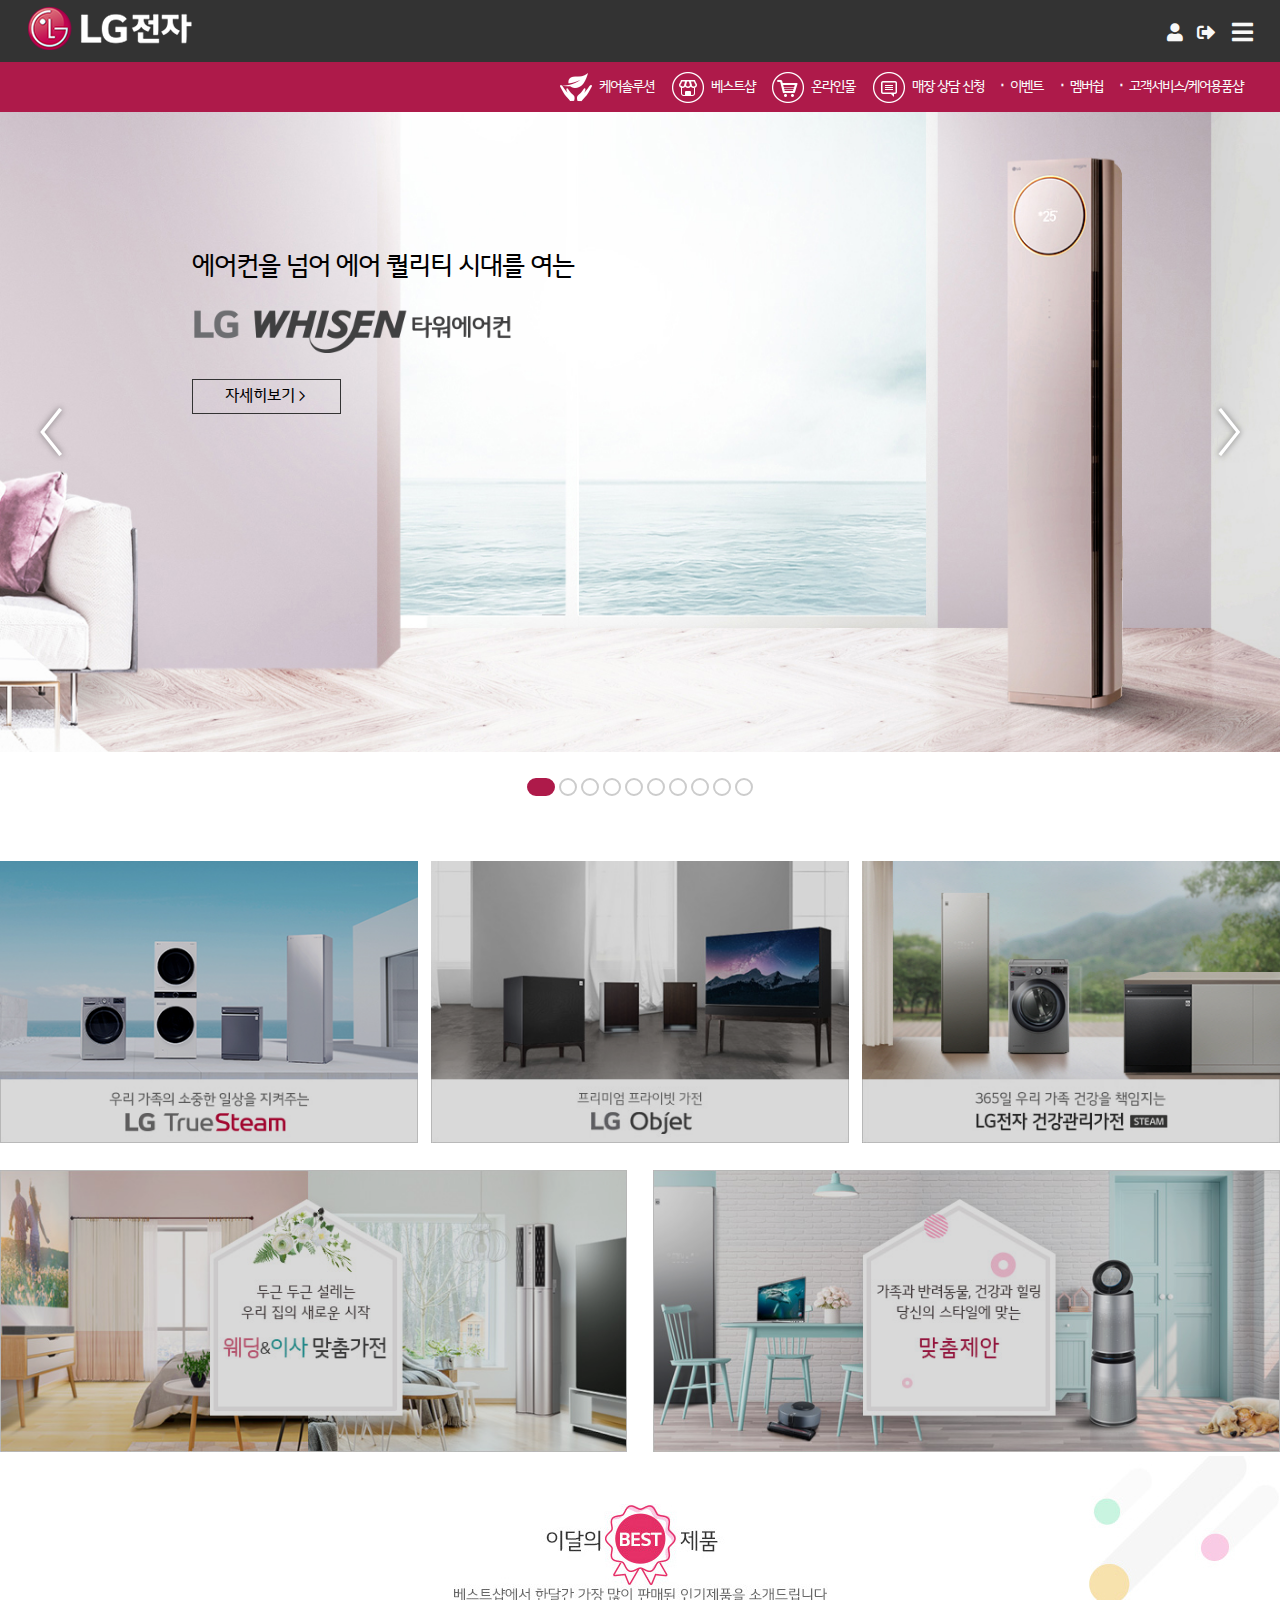
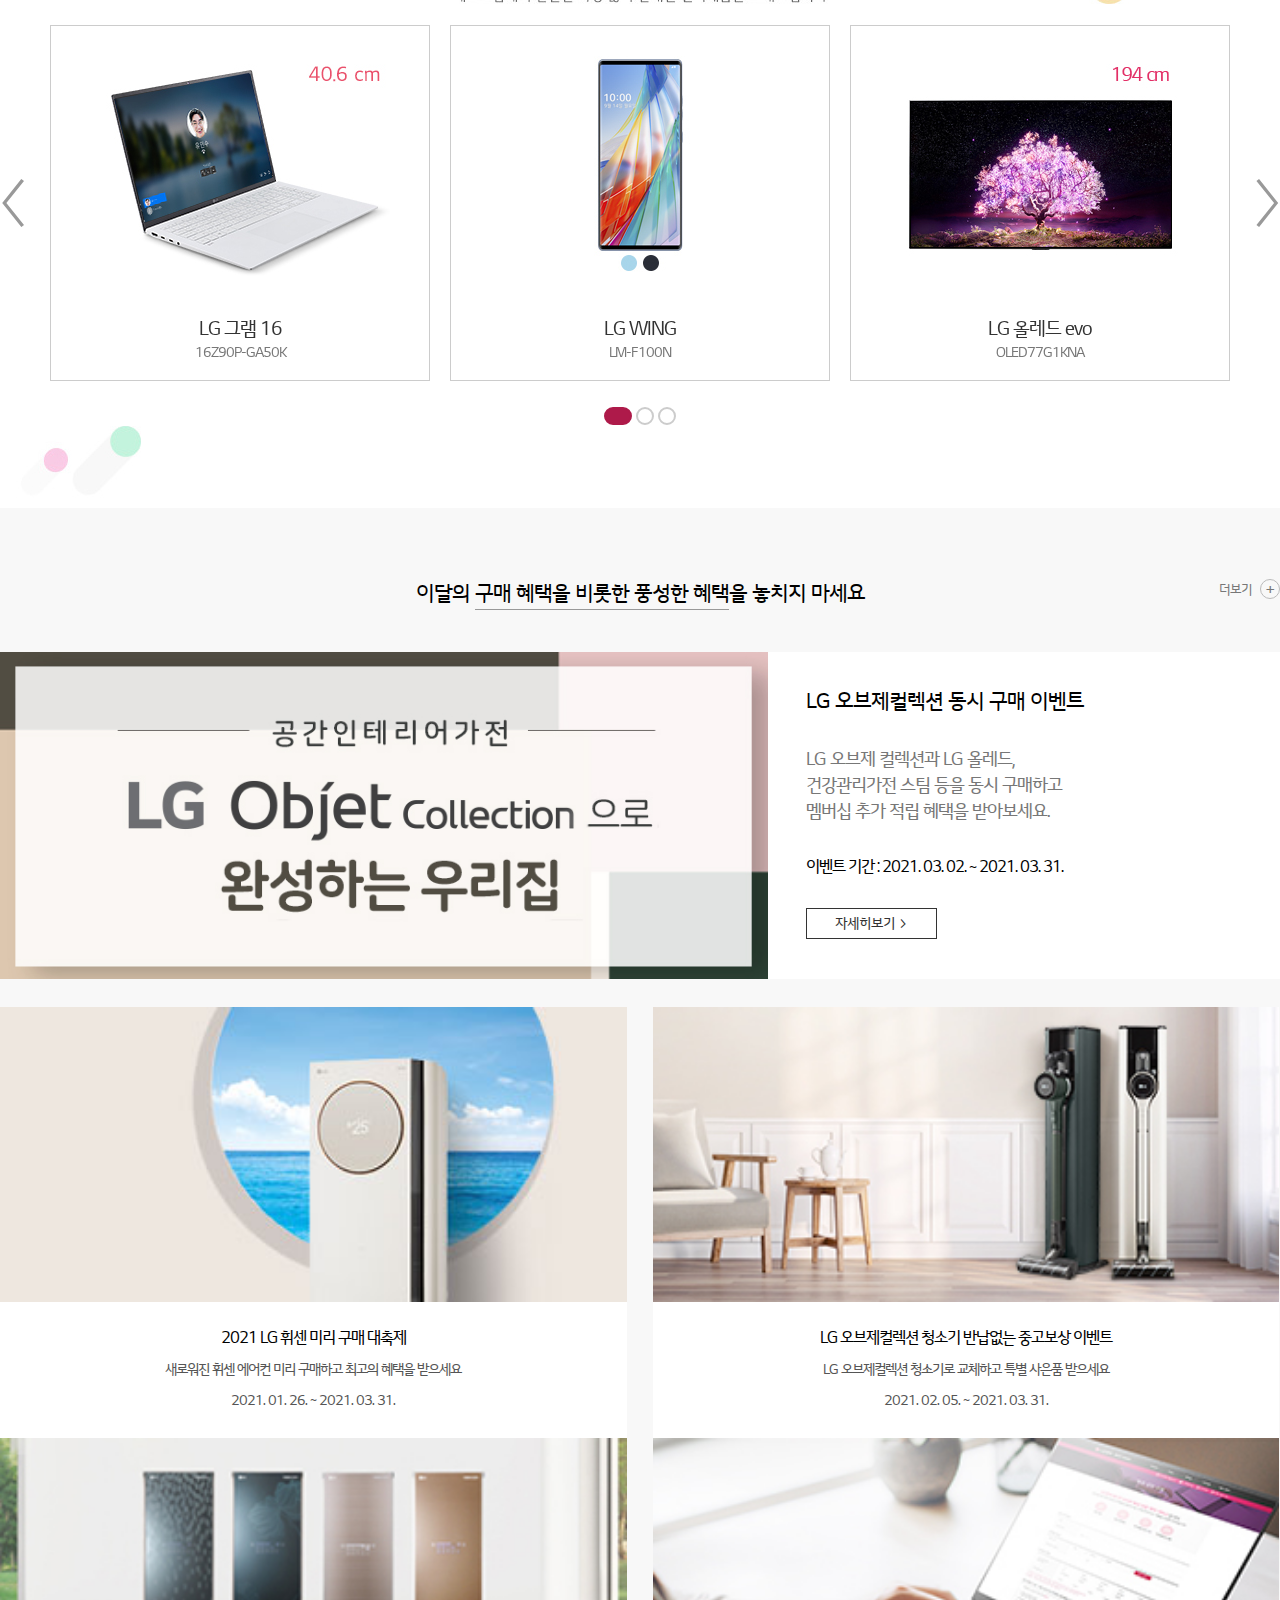
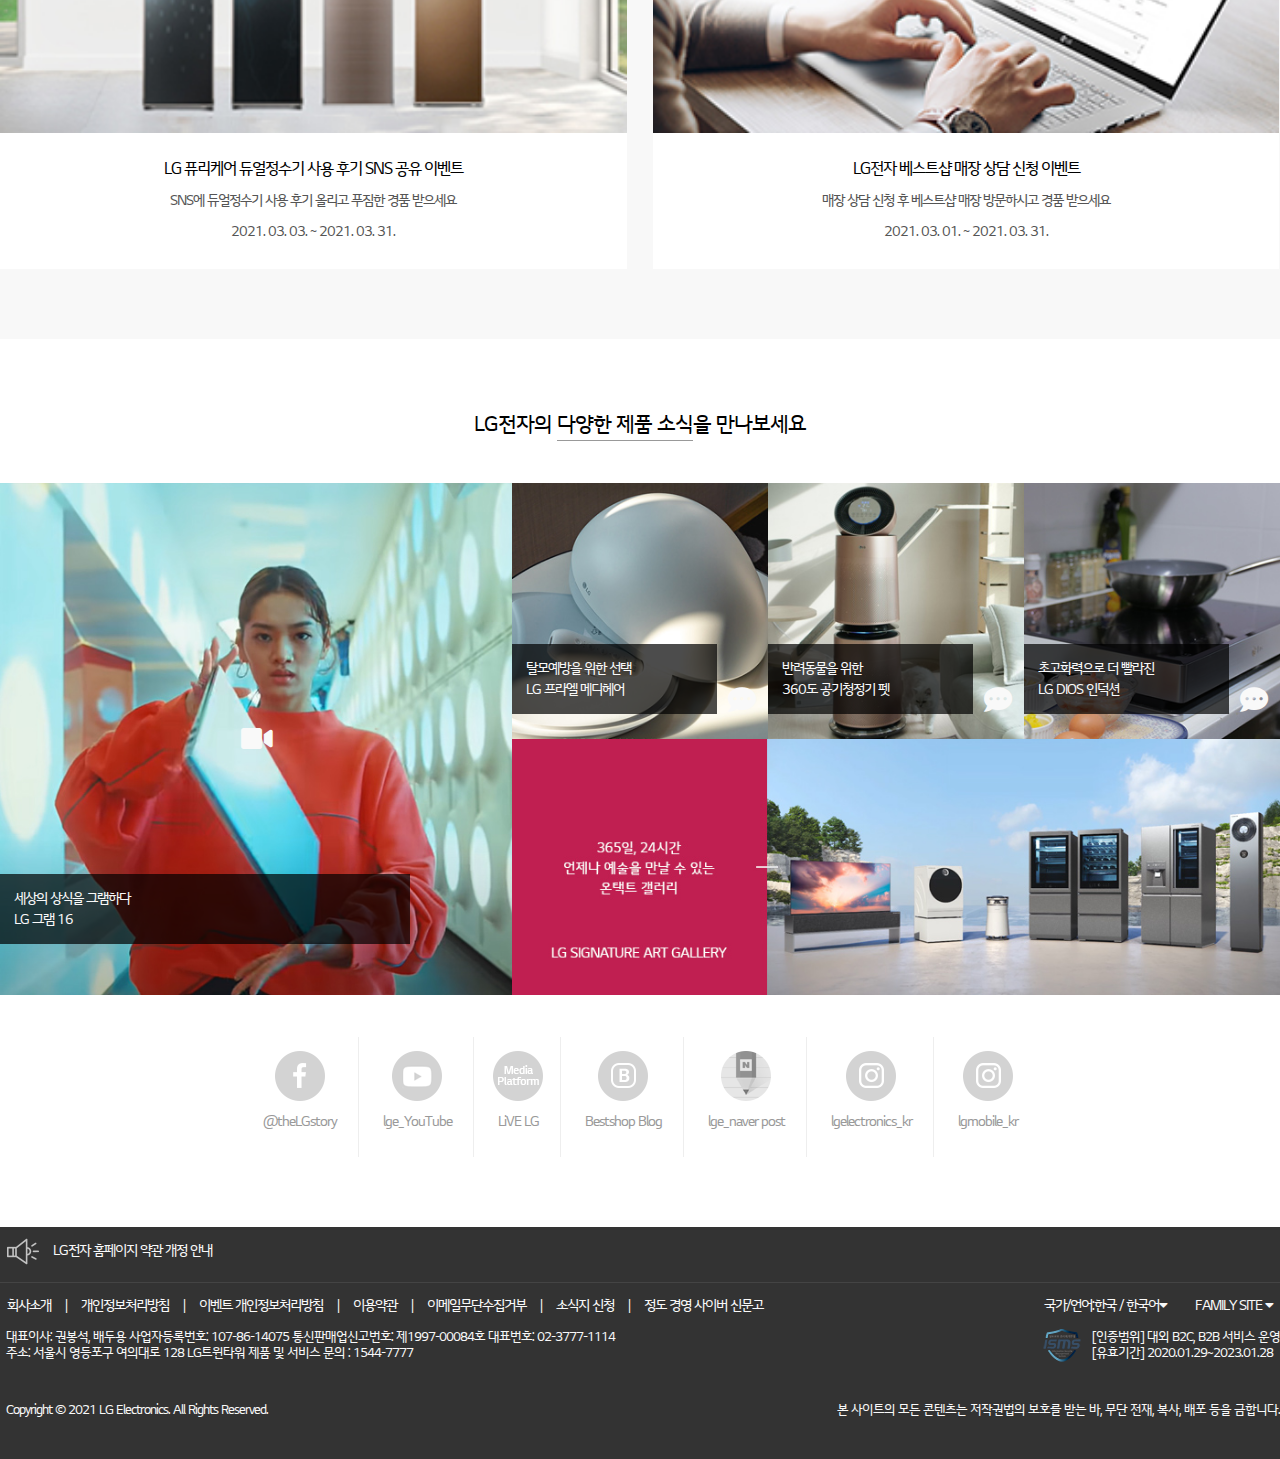
==== public/html/index.html @ bab34d7e "main wrapper 수정/firebase deploy" ====
<!DOCTYPE html>
<html lang="ko">
<head>
  <meta charset="UTF-8">
  <meta http-equiv="X-UA-Compatible" content="IE=edge">
  <meta name="viewport" content="width=device-width, initial-scale=1.0">
  <link rel="shortcut icon" href="/favicon.ico">
  <title>LG전자수업중</title>
  <link rel="stylesheet" href="../css/all.min.css">
  <link rel="stylesheet" href="../css/swiper-bundle.min.css" />
  <link rel="stylesheet" href="../css/base.css">
  <link rel="stylesheet" href="../css/index.css">
  <script src="../js/jquery-3.6.0.min.js"></script>
  <script src="../js/swiper-bundle.min.js"></script>
</head>
<body>
  <!-- .header-wrapper -->
  <header class="header-wrapper">
    <div class="top-wrapper">
      <div class="wrapper clearfix">
        <ul class="top-wrap">
          <li><a href="#"><i class="fa fa-user"></i> 회원가입</a></li>
          <li>|</li>
          <li><a href="#"><i class="fa fa-sign-in-alt"></i> 로그인</a></li>
        </ul>
      </div>
    </div>

    <nav class="navi-wrapper">
      <div class="wrapper clearfix">
        <h1 class="logo"><a href="https://www.lge.co.kr/lgekor/main.do" title="LG전자"></a></h1>
        <!-- ul.navi-wrap>li.navi*12>a[href="#"] -->
        <ul class="navi-wrap">
          <li class="navi"><a href="#">LG ThinQ</a></li>
          <li class="navi">
            <a href="#">LG SIGNATURE</a>
            <div class="sub-wrapper">
              <div class="wrapper2 clearfix">
                <div class="sub-title disp-table">
                  <div class="disp-cell">
                    <div>
                      <img src="../img/navi01.png" alt="brand">
                    </div>
                    <h2>
                      <a href="#">초 프리미엄 가전<br><span>LG SIGNATURE</span></a>
                    </h2>
                  </div>
                </div>
                <div class="sub-wrap sub-signature">
                  <div>
                    <div class="sub-navi"><a href="#">제품정보</a></div>
                    <div class="sub-prd">
                      <a href="#">올레드TV</a>
                      <ul class="clearfix">
                        <li class="prd"><a href="#">OLED R</a></li>
                        <li class="prd"><a href="#">OLED 8K</a></li>
                        <li class="prd"><a href="#">OLED W</a></li>
                      </ul>
                    </div>
                    <div class="sub-prd">
                      <a href="#">냉장고</a>
                      <ul class="clearfix">
                        <li class="prd"><a href="#">정수기형</a></li>
                        <li class="prd"><a href="#">상냉장/하냉동</a></li>
                        <li class="prd"><a href="#">일반형</a></li>
                        <li class="prd"><a href="#">와인셀러</a></li>
                      </ul>
                    </div>
                    <div class="sub-prd">
                      <a href="#">세탁기</a>
                    </div>
                    <div class="sub-prd">
                      <a href="#">에어컨</a>
                    </div>
                    <div class="sub-prd">
                      <a href="#">가습 공기청정기</a>
                    </div>
                  </div>
                  <div>
                    <div class="sub-navi"><a href="#">아트 가이드</a></div>
                    <div class="sub-navi"><a href="#">쇼룸</a></div>
                    <div class="sub-navi"><a href="#">테마 영상</a></div>
                  </div>
                  <div>
                    <div class="sub-navi"><a href="#">브랜드스토리</a></div>
                    <div class="sub-navi"><a href="#">사진전</a></div>
										<div class="sub-navi"><a href="#">수상내역</a></div>             
                  </div>
                </div>
              </div>
            </div>
          </li>
          <li class="navi"><a href="#">LG Objet Collection</a></li>
          <li class="navi">
            <a href="#">TV/AV</a>
            <div class="sub-wrapper">
              <div class="wrapper2 clearfix">
                <div class="sub-title disp-table">
                  <div class="disp-cell">
                    <div>
                      <img src="../img/navi02.png" alt="brand">
                    </div>
                    <h2>
                      <a href="#">차원이 다른<br><img src="../img/oledtv.png"></a>
                    </h2>
                  </div>
                </div>
                <div class="sub-wrap sub-tv">
                  <div>
                    <div class="sub-navi"><a href="#">TV</a></div>
                    <div class="sub-prd"><a href="#">올레드 TV</a></div>
                    <div class="sub-prd"><a href="#">나노셀 TV</a></div>
                    <div class="sub-prd"><a href="#">울트라 HD TV</a></div>
                    <div class="sub-prd"><a href="#">일반 LED TV</a></div>
                  </div>
                  <div>
                    <div class="sub-navi"><a href="#">프로젝터</a></div>
                    <div class="sub-prd"><a href="#">초단초점</a></div>
                    <div class="sub-prd"><a href="#">투사형</a></div>
                  </div>
                  <div>
                    <div class="sub-navi"><a href="#">AV</a></div>
                    <div class="sub-prd"><a href="#">사운드바</a></div>
                    <div class="sub-prd"><a href="#">무선 스피커</a></div>
                    <div class="sub-prd"><a href="#">블루투스 이어폰(톤 프리)</a></div>
                    <div class="sub-prd"><a href="#">오디오/플레이어</a></div>
                    <div class="sub-bookmark sub-mt"><a href="#">LG Objet 오디오</a></div>
                  </div>
                  <div>
                    <div class="sub-navi"><a href="#">TV/AV 컨텐츠</a></div>
                    <div class="sub-prd"><a href="#">리뷰</a></div>
                    <div class="sub-prd"><a href="#">가이드</a></div>
                    <div class="sub-prd"><a href="#">광고/홍보</a></div>
                    <div class="sub-prd sub-mt"><a href="#">시네빔 화질체험존</a></div>
                  </div>
                </div>
              </div>
            </div>
          </li>
          <li class="navi">
            <a href="#">PC/모니터</a>
            <div class="sub-wrapper">
              <div class="wrapper2 clearfix">
                <div class="sub-title disp-table">
                  <div class="disp-cell">
                    <img src="../img/navi03.png" alt="brand">
                    <h2><a href="#">세상의 상식을 그램하다<br><span class="pink">LG gram</span></a></h2>
                  </div>
                </div>
                <div class="sub-wrap sub-pc">
                  <div>
                    <div class="sub-navi"><a href="#">노트북</a></div>
                    <div class="sub-prd"><a href="#">그램</a></div>
                    <div class="sub-prd"><a href="#">울트라 기어</a></div>
                    <div class="sub-prd"><a href="#">울트라 PC</a></div>
                  </div>
                  <div>
                    <div class="sub-navi"><a href="#">일체형 PC</a></div>
                    <div class="sub-navi"><a href="#">데스크톱</a></div>
                  </div>
                  <div>
                    <div class="sub-navi"><a href="#">모니터</a></div>
                    <div class="sub-prd"><a href="#">울트라기어 게이밍 모니터</a></div>
                    <div class="sub-prd"><a href="#">울트라와이드 모니터</a></div>
                    <div class="sub-prd"><a href="#">울트라HD 모니터</a></div>
                    <div class="sub-prd"><a href="#">PC모니터</a></div>
                    <div class="sub-prd"><a href="#">TV모니터</a></div>
                    <div class="sub-prd"><a href="#">IPTV모니터</a></div>
                    <div class="sub-prd sub-mt"><a href="#">360 모니터</a></div>
                  </div>
                  <div>
                    <div class="sub-navi"><a href="#">PC/모니터 컨텐츠</a></div>
                    <div class="sub-prd"><a href="#">리뷰</a></div>
                    <div class="sub-prd"><a href="#">가이드</a></div>
                    <div class="sub-prd"><a href="#">광고/홍보</a></div>
                  </div>
                </div>
              </div>
            </div>
          </li>
          <li class="navi">
            <a href="#">주방가전</a>
            <div class="sub-wrapper">
              <div class="wrapper2 clearfix">
                <div class="sub-title disp-table">
                  <div class="disp-cell">
                    <img src="../img/navi04.png" alt="brand">
                    <h2><a href="#">1등답게, 디오스가 새로움을 OPEN<br><span>LG DIOS 얼음정수기냉장고</span>
                      </a></h2>
                  </div>
                </div>
                <div class="sub-wrap sub-kitchen">
                  <div>
                    <div class="sub-navi"><a href="#">냉장고</a></div>
                    <div class="sub-prd"><a href="#">정수기형</a></div>
                    <div class="sub-prd"><a href="#">상냉장/하냉동</a></div>
                    <div class="sub-prd"><a href="#">양문형</a></div>
                    <div class="sub-prd"><a href="#">일반형</a></div>
                    <div class="sub-prd"><a href="#">비즈니스</a></div>
                    <div class="sub-prd"><a href="#">와인셀러</a></div>
                  </div>
                  <div>
                    <div class="sub-navi"><a href="#">김치냉장고</a></div>
                    <div class="sub-prd"><a href="#">스탠드형</a></div>
                    <div class="sub-prd"><a href="#">뚜껑식형</a></div>
                    <div class="sub-prd"><a href="#">프리스타일</a></div>
                  </div>
                  <div>
                    <div class="sub-navi"><a href="#">정수기</a></div>
                    <div class="sub-navi"><a href="#">맥주 제조기</a></div>
                    <div class="sub-navi"><a href="#">식기세척기</a></div>
                    <div class="sub-navi"><a href="#">광파오븐</a></div>
                    <div class="sub-navi"><a href="#">전자레인지</a></div>
                  </div>
                  <div>
                    <div class="sub-navi"><a href="#">전기레인지</a></div>
                    <div class="sub-navi"><a href="#">빌트인가전</a></div>
                    <div class="sub-navi"><a href="#">시그니처 키친 스위트</a></div>
                  </div>
                  <div>
                    <div class="sub-navi"><a href="#">주방가전
                      컨텐츠</a></div>
                    <div class="sub-prd"><a href="#">리뷰</a></div>
                    <div class="sub-prd"><a href="#">펀&이슈</a></div>
                    <div class="sub-prd"><a href="#">가이드</a></div>
                    <div class="sub-prd"><a href="#">광고/홍보</a></div>
                    <div class="sub-prd sub-mt"><a href="#">나의 케어솔루션</a></div>
                    <div class="sub-prd"><a href="#">케어솔루션 바로가기</a></div>
                  </div>
                </div>
              </div>
            </div> 
          </li>
          <li class="navi">
            <a href="#">생활가전</a>
            <div class="sub-wrapper">
              <div class="wrapper2 clearfix">
                <div class="sub-title disp-table">
                  <div class="disp-cell">
                    <img src="../img/navi05.png" alt="brand">
                    <h2><a href="#">국내최초<br><span>원바디 세탁건조기</span></a></h2>
                  </div>
                </div>
                <div class="sub-wrap sub-wash">
                  <div>
                    <div class="sub-navi"><a href="#">워시타워</a></div>
                    <div class="sub-navi"><a href="#">세탁기</a></div>
                    <div class="sub-prd"><a href="#">트윈워시</a></div>
                    <div class="sub-prd"><a href="#">트롬</a></div>
                    <div class="sub-prd"><a href="#">통돌이</a></div>
                    <div class="sub-prd"><a href="#">미니세탁기</a></div>
                  </div>
                  <div>
                    <div class="sub-navi"><a href="#">의류건조기</a></div>
                    <div class="sub-navi"><a href="#">스타일러</a></div>
                  </div>
                  <div>
                    <div class="sub-navi"><a href="#">무선 청소기</a></div>
                    <div class="sub-prd"><a href="#">코드제로 A9S</a></div>
                    <div class="sub-prd"><a href="#">코드제로 R9</a></div>
                    <div class="sub-prd"><a href="#">코드제로 M9</a></div>
                    <div class="sub-prd"><a href="#">로보킹</a></div>
                    <div class="sub-navi"><a href="#">유선 청소기</a></div>
                    <div class="sub-prd"><a href="#">싸이킹</a></div>
                  </div>
                  <div>
                    <div class="sub-navi"><a href="#">안마의자</a></div>
                  </div>
                  <div>
                    <div class="sub-navi"><a href="#">케어용품</a></div>
                  </div>
                  <div>
                    <div class="sub-navi"><a href="#">생활가전 컨텐츠</a></div>
                    <div class="sub-prd"><a href="#">리뷰</a></div>
                    <div class="sub-prd"><a href="#">가이드</a></div>
                    <div class="sub-prd"><a href="#">광고/홍보</a></div>
                  </div>
                </div>
              </div>
            </div> 
          </li>
          <li class="navi">
            <a href="#">에어컨/에어케어</a>

          </li>
          <li class="navi">
            <a href="#">모바일</a>

          </li>
          <li class="navi">
            <a href="#">뷰티/의료기기</a>

          </li>
          <li class="navi"><a href="#"><i class="fa fa-search"></i></a></li>
          <li class="navi"><span>|</span>
            <a href="#">B2B</a>
          </li>
        </ul>
        <div class="mb-navi-wrap">
          <a href="#" class="fa fa-user"></a>
          <a href="#" class="fa fa-sign-out-alt"></a>
					<a href="#" class="fa fa-bars"></a>
				</div>
      </div>
    </nav>

    <nav class="navi-wrapper2">
      <div class="wrapper clearfix">
        <ul class="icon-wrap">
          <li class="icon">
            <a href="#"><img src="../img/icon01.png" alt="아이콘">케어솔루션</a>
          </li>
          <li class="icon">
            <a href="#"><img src="../img/icon02.png" alt="아이콘">베스트샵</a>
          </li>
          <li class="icon">
            <a href="#"><img src="../img/icon03.png" alt="아이콘">온라인몰</a>
          </li>
          <li class="icon">
            <a href="#"><img src="../img/icon04.png" alt="아이콘">매장 상담 신청</a>
          </li>
          <li class="icon">
            <a href="#"><span>·</span>이벤트</a>
          </li>
          <li class="icon">
            <a href="#"><span>·</span>멤버쉽</a>
          </li>
          <li class="icon">
            <a href="#"><span>·</span>고객서비스/케어용품샵</a>
          </li>
        </ul>
      </div>
    </nav>
  </header>
  <!-- .header-wrapper// -->

  <!-- .main-wrapper -->
  <section class="main-wrapper clearfix">
    <div class="swiper-container">
			<div class="slide-wrapper swiper-wrapper">
				<div class="slide swiper-slide">
					<div class="content">
						<div class="slogan">에어컨을 넘어 <br>에어 퀄리티 시대를 여는</div>
						<div class="brand"><img src="../img/title01.png" alt="title" class="imgx"></div>
						<button class="bt-link angle-rt">자세히보기</button>
					</div>
				</div>
				<div class="slide swiper-slide">
					<div class="content">
						<div class="slogan">차원이 다른 <br>무선청소기</div>
						<div class="brand"><img src="../img/title02.png" alt="title" class="imgx"></div>
						<button class="bt-link angle-rt">자세히보기</button>
					</div>
				</div>
				<div class="slide swiper-slide">
					<div class="content">
						<div class="slogan">세상의 상식을 <br>그램하다</div>
						<div class="brand"><img src="../img/title03.png" alt="title" class="imgx"></div>
						<button class="bt-link angle-rt">자세히보기</button>
					</div>
				</div>
				<div class="slide swiper-slide">
					<div class="content">
						<div class="slogan">처음 만나는 <br>공간인테리어 가전</div>
						<div class="brand"><img src="../img/title04.png" alt="title" class="imgx"></div>
						<button class="bt-link angle-rt">자세히보기</button>
					</div>
				</div>
				<div class="slide swiper-slide">
					<div class="content">
						<div class="slogan">혁신의 정점, 作.</div>
						<div class="brand"><img src="../img/title05.png" alt="title" class="imgx"></div>
						<button class="bt-link angle-rt">자세히보기</button>
					</div>
				</div>
				<div class="slide swiper-slide">
					<div class="content">
						<div class="brand"><img src="../img/title06.png" alt="title" class="imgx"></div>
						<button class="bt-link angle-rt">자세히보기</button>
					</div>
				</div>
				<div class="slide swiper-slide">
					<div class="content">
						<div class="slogan">
							<p>당신의 건강까지 지켜주는</p>
							<p>진짜 스타일러는 스타일러 뿐입니다.</p>
						</div>
						<div class="brand"><img src="../img/title07.png" alt="title" class="imgx"></div>
						<button class="bt-link angle-rt">자세히보기</button>
					</div>
				</div>
				<div class="slide swiper-slide">
					<div class="content">
						<div class="slogan">
							<p>김치톡톡만의 20년 노하우</p>
							<p>초정밀 냉기 테크놀로지</p>
						</div>
						<div class="brand"><img src="../img/title08.png" alt="title" class="imgx"></div>
						<button class="bt-link angle-rt">자세히보기</button>
					</div>
				</div>
				<div class="slide swiper-slide">
					<div class="content">
						<div class="slogan">돌리면 보이는 새로움</div>
						<div class="brand"><img src="../img/title09.png" alt="title" class="imgx"></div>
						<button class="bt-link angle-rt">자세히보기</button>
					</div>
				</div>
				<div class="slide swiper-slide">
					<div class="content">
						<div class="slogan">식기를 씻는 것, <br>그 이상의 깨끗함</div>
						<div class="brand"><img src="../img/title10.png" alt="title" class="imgx"></div>
						<button class="bt-link angle-rt">자세히보기</button>
					</div>
				</div>
			</div>
		</div>
    <div class="swiper-pagination"></div>
    <div class="bt bt-prev">〈</div>
    <div class="bt bt-next">〉</div>
    <!-- <div class="pager-wrapper">
      <a href="#" class="pager active"></a>
      <a href="#" class="pager"></a>
      <a href="#" class="pager"></a>
      <a href="#" class="pager"></a>
      <a href="#" class="pager"></a>
      <a href="#" class="pager"></a>
      <a href="#" class="pager"></a>
      <a href="#" class="pager"></a>
      <a href="#" class="pager"></a>
      <a href="#" class="pager"></a>
      <a href="#" class="bt-play fa fa-play active"></a>
      <a href="#" class="bt-pause fa fa-pause"></a>
    </div> -->
  </section>
  <!-- .main-wrapper// -->

  <!-- .link-wrapper -->
  <section class="link-wrapper wrapper3">
    <ul class="link-wrap clearfix">
      <li><img src="../img/link01.jpg" alt="링크이미지" class="img"></li>
      <li><img src="../img/link02.jpg" alt="링크이미지" class="img"></li>
      <li><img src="../img/link03.jpg" alt="링크이미지" class="img"></li>
    </ul>
    <ul class="link-wrap clearfix">
      <li><img src="../img/link04.jpg" alt="링크이미지" class="img"></li>
      <li><img src="../img/link05.jpg" alt="링크이미지" class="img"></li>
    </ul>
  </section>
  <!-- .link-wrapper// -->

  <!-- .best-wrapper -->
  <section class="best-wrapper wrapper3">
    <h3 class="title-wrapper">
      <img src="../img/bestseller_title.jpg" alt="베스트셀러 제목" class="imgx">
    </h3>
    <div class="slide-wrapper">
      <div class="slide-stage swiper-container">
        <div class="slide-wrap swiper-wrapper">
          <!-- ul.slide*4>li>img.imgx+div>h4.best-title+p.best-cont -->
          <ul class="slide swiper-slide">
            <li>
              <div><img src="../img/best01.jpg" alt="" class="imgx"></div>
            </li>
            <div>
              <h4 class="best-title">LG 그램 16</h4>
              <p class="best-cont">16Z90P-GA50K</p>
            </div>
          </ul>
          <ul class="slide swiper-slide">
            <li>
              <div><img src="../img/best02.jpg" alt="" class="imgx"></div>
            </li>
            <div>
              <h4 class="best-title">LG WING</h4>
              <p class="best-cont">LM-F100N</p>
            </div>
          </ul>
          <ul class="slide swiper-slide">
            <li>
              <div><img src="../img/best03.jpg" alt="" class="imgx"></div>
            </li>
            <div>
              <h4 class="best-title">LG 올레드 evo</h4>
              <p class="best-cont">OLED77G1KNA</p>
            </div>
          </ul>
          <ul class="slide swiper-slide">
            <li>
              <div><img src="../img/best04.jpg" alt="" class="imgx"></div>
            </li>
            <div>
              <h4 class="best-title">LG 오브제컬렉션 스타일러</h4>
              <p class="best-cont">S3BOF</p>
            </div>
          </ul>
          <ul class="slide swiper-slide">
            <li>
              <div><img src="../img/best05.jpg" alt="" class="imgx"></div>
            </li>
            <div>
              <h4 class="best-title">스팀 건조기<sup>ThinQ</sup></h4>
              <p class="best-cont">RH17VTS</p>
            </div>
          </ul>
          <ul class="slide swiper-slide">
            <li>
              <div><img src="../img/best06.jpg" alt="" class="imgx"></div>
            </li>
            <div>
              <h4 class="best-title">LG 오브제컬렉션 상하좌우 정수기</h4>
              <p class="best-cont">WD503ACB</p>
            </div>
          </ul>
          <ul class="slide swiper-slide">
            <li>
              <div><img src="../img/best07.jpg" alt="" class="imgx"></div>
            </li>
            <div>
              <h4 class="best-title">LG 퓨리케어 360˚ 공기청정기 플러스</h4>
              <p class="best-cont">AS301DWFA</p>
            </div>
          </ul>
          <ul class="slide swiper-slide">
            <li>
              <div><img src="../img/best08.jpg" alt="" class="imgx"></div>
            </li>
            <div>
              <h4 class="best-title">LG 오브제컬렉션 청소기</h4>
              <p class="best-cont">AO9571WKT</p>
            </div>
          </ul>
        </div>
      </div>
      <div class="swiper-pagination"></div>
      <div class="bt bt-prev">〈</div>
      <div class="bt bt-next">〉</div>
<!--       <div class="pager-wrapper">
        <a href="#" class="pager active"></a>
        <a href="#" class="pager"></a>
      </div> -->
    </div>
  </section>
  <!-- .best-wrapper// -->

  <!-- .evt-wrapper -->
  <section class="evt-wrapper">
    <div class="wrapper3">
      <h3 class="title">
        이달의 <span>구매 혜택을 비롯한 풍성한 혜택</span>을 놓치지 마세요
        <div class="bt-more">더보기</div>
      </h3>
      <div class="cont-wrapper clearfix">
        <div class="banner-wrap">
          <img src="../img/evtbanner.jpg" alt="배너" class="imgx">
        </div>
        <div class="cont-wrap">
          <h4 class="title">LG 오브제컬렉션 동시 구매 이벤트</h4>
          <p class="content">
            LG 오브제 컬렉션과 LG 올레드,<br>
            건강관리가전 스팀 등을 동시 구매하고<br>
            멤버십 추가 적립 혜택을 받아보세요.
          </p>
          <div class="date">
            이벤트 기간 : 2021. 03. 02. ~ 2021. 03. 31.
          </div>
          <button class="bt-detail">자세히보기 ></button>
        </div>
      </div>
      <ul class="list-wrapper clearfix">
        <li class="list">
          <div class="photo-wrap">
            <img src="../img/evt02.jpg" alt="이벤트" class="img">
          </div>
          <div class="cont-wrap">
            <div class="title">2021 LG 휘센 미리 구매 대축제</div>
            <div class="content">새로워진 휘센 에어컨 미리 구매하고 최고의 혜택을 받으세요</div>
            <div class="date">2021. 01. 26. ~ 2021. 03. 31.</div>
          </div>
        </li>
        <li class="list">
          <div class="photo-wrap">
            <img src="../img/evt03.jpg" alt="이벤트" class="img">
          </div>
          <div class="cont-wrap">
            <div class="title">LG 오브제컬렉션 청소기 반납없는 중고보상 이벤트</div>
            <div class="content">LG 오브제컬렉션 청소기로 교체하고 특별 사은품 받으세요</div>
            <div class="date">2021. 02. 05. ~ 2021. 03. 31.</div>
          </div>
        </li>
        <li class="list">
          <div class="photo-wrap">
            <img src="../img/evt04.jpg" alt="이벤트" class="img">
          </div>
          <div class="cont-wrap">
            <div class="title">LG 퓨리케어 듀얼정수기 사용 후기 SNS 공유 이벤트</div>
            <div class="content">SNS에 듀얼정수기 사용 후기 올리고 푸짐한 경품 받으세요</div>
            <div class="date">2021. 03. 03. ~ 2021. 03. 31.</div>
          </div>
        </li>
        <li class="list">
          <div class="photo-wrap">
            <img src="../img/evt05.jpg" alt="이벤트" class="img">
          </div>
          <div class="cont-wrap">
            <div class="title">LG전자 베스트샵 매장 상담 신청 이벤트</div>
            <div class="content">매장 상담 신청 후 베스트샵 매장 방문하시고 경품 받으세요</div>
            <div class="date">2021. 03. 01. ~ 2021. 03. 31.</div>
          </div>
        </li>
      </ul>
    </div>
  </section>
  <!-- .best-wrapper// -->

  <!-- .info-wrapper -->
  <section class="info-wrapper wrapper3">
    <h3 class="title">
      LG전자의 <span>다양한 제품 소식</span>을 만나보세요
    </h3>
    <!-- ul.info-wrap>li.info>.img-wrap>img.img[src=../img/info0$.jpg] -->
    <ul class="info-wrap clearfix">
      <li class="info">
        <img src="../img/info01.jpg" alt="info" class="img">
        <div class="pop-wrap">
          <span>세상의 상식을 그램하다</span><br>LG 그램 16
        </div>
        <i class="fa fa-video"></i>
      </li>
      <li class="info">
        <img src="../img/info02.jpg" alt="info" class="img">
        <div class="pop-wrap">
          <span>탈모예방을 위한 선택</span><br>LG 프라엘 메디헤어
        </div>
        <i class="fa fa-comment-dots"></i>
      </li>
      <li class="info">
        <img src="../img/info03.jpg" alt="info" class="img">
        <div class="pop-wrap">
          <span>반려동물을 위한</span><br>360도 공기청정기 펫
        </div>
        <i class="fa fa-comment-dots"></i>
      </li>
      <li class="info">
        <img src="../img/info04.jpg" alt="info" class="img">
        <div class="pop-wrap">
          <span>초고화력으로 더 빨라진</span><br>LG DIOS 인덕션
        </div>
        <i class="fa fa-comment-dots"></i>
      </li>
      <li class="info">
        <img src="../img/info05.jpg" alt="info" class="img">
      </li>
    </ul>
    <ul class="sns-wrap">
      <li class="sns">
        <img src="../img/bt_facebok.png" alt="LG전자 페이스북">
        <div class="title">@theLGstory</div>
      </li>
      <li class="sns">
        <img src="../img/bt_youtube.png" alt="LG전자 유투브">
        <div class="title">lge_YouTube</div>
      </li>
      <li class="sns">
        <img src="../img/bt_media.png" alt="LG전자 LiVE LG">
        <div class="title">LiVE LG</div>
      </li>
      <li class="sns">
        <img src="../img/bt_blog.png" alt="LG전자 베스트샵">
        <div class="title">Bestshop Blog</div>
      </li>
      <li class="divide"></li>
      <li class="sns">
        <img src="../img/bt_post.png" alt="LG전자 포스트">
        <div class="title">lge_naver post</div>
      </li>
      <li class="sns">
        <img src="../img/bt_insta.png" alt="LG전자 인스타그램">
        <div class="title">lgelectronics_kr</div>
      </li>
      <li class="sns">
        <img src="../img/bt_insta2.png" alt="LG전자 mobile 인스타그램">
        <div class="title">lgmobile_kr</div>
      </li>
    </ul>
  </section>
  <!-- .info-wrapper// -->

  <!-- .footer-wrapper -->
  <footer class="footer-wrapper">
    <div class="notice-wrapper wrapper3">
      <img src="../img/rd-notice.png" alt="공지사항">
      <a href="#">LG전자 홈페이지 약관 개정 안내</a>
    </div>
    <div class="divide"></div>
    <div class="navi-wrapper wrapper3 clearfix">
      <ul class="navi-wrap">
        <li class="navi"><a href="#">회사소개</a></li>
        <li class="navi"><a href="#">개인정보처리방침</a></li>
        <li class="navi"><a href="#">이벤트 개인정보처리방침</a></li>
        <li class="navi"><a href="#">이용약관</a></li>
        <li class="navi"><a href="#">이메일무단수집거부</a></li>
        <li class="navi"><a href="#">소식지 신청</a></li>
        <li class="navi"><a href="#">정도 경영 사이버 신문고</a></li>
      </ul>
      <div class="link-wrap">
        <div class="lang">
          국가/언어:한국 / 한국어<i class="fa fa-caret-down"></i>
        </div>
        <div>
          FAMILY SITE <i class="fa fa-caret-down"></i>
        </div>
      </div>
    </div>
    <div class="addr-wrapper wrapper3 clearfix">
      <div class="addr-wrap">
        <p>
          대표이사: 권봉석, 배두용   사업자등록번호: 107-86-14075 통신판매업신고번호: 제1997-00084호 대표번호: 02-3777-1114
        </p>
        <address>
          주소: 서울시 영등포구 여의대로 128 LG트윈타워 제품 및 서비스 문의 : 1544-7777
        </address>
      </div>
      <div class="cert-wrap">
        <img src="../img/bt_cert.png" alt="cert">
        [인증범위] 대외 B2C, B2B 서비스 운영<br>[유효기간] 2020.01.29~2023.01.28
      </div>
    </div>
    <div class="copy-wrapper wrapper3 clearfix">
      <div class="copy-en">
        Copyright © 2021 LG Electronics. All Rights Reserved.
      </div>
      <div class="copy-ko">
        본 사이트의 모든 콘텐츠는 저작권법의 보호를 받는 바, 무단 전재, 복사, 배포 등을 금합니다.
      </div>
    </div>
  </footer>
  <!-- .footer-wrapper// -->
  <script src="../js/index.js"></script>
</body>
</html>



<!-- 
<div class="sub-wrapper">
	<div class="wrapper2 clearfix">
		<div class="sub-title disp-table">
			<div class="disp-cell">
				<img src="" alt="brand">
				<h2><a href="#"><br><span></span><img src="" alt="title"></a></h2>
			</div>
		</div>
		<div class="sub-wrap sub-">
			<div>
				<div class="sub-navi"><a href="#"></a></div>
				<div class="sub-prd"><a href="#"></a></div>
			</div>
		</div>
	</div>
</div> 
-->
---- public/css/base.css ----
/******************** Reset.css ***********************/
html, body, div, span, applet, object, iframe,
h1, h2, h3, h4, h5, h6, p, blockquote, pre,
a, abbr, acronym, address, big, cite, code,
del, dfn, em, img, ins, kbd, q, s, samp,
small, strike, strong, sub, sup, tt, var,
b, u, i, center,
dl, dt, dd, ol, ul, li,
fieldset, form, label, legend,
table, caption, tbody, tfoot, thead, tr, th, td,
article, aside, canvas, details, embed, 
figure, figcaption, footer, header, hgroup, 
menu, nav, output, ruby, section, summary,
time, mark, audio, video, input, select {
	margin: 0;
	padding: 0;
	border: 0;
	font-size: 100%;
	font: inherit;
	vertical-align: baseline;
	box-sizing: border-box;
}
/* HTML5 display-role reset for older browsers */
article, aside, details, figcaption, figure, 
footer, header, hgroup, menu, nav, section {
	display: block;
}
body {
	line-height: 1;
}
ol, ul {
	list-style: none;
}
blockquote, q {
	quotes: none;
}
blockquote:before, blockquote:after,
q:before, q:after {
	content: '';
	content: none;
}
table {
	border-collapse: collapse;
	border-spacing: 0;
}
a:link, a:visited, a:hover, a:active {color: inherit; text-decoration: none;}
img {vertical-align: bottom;}

/******************** Base ***********************/
.clearfix::after {display: block; content: ""; clear: both;}
.img {width: 100%;}
.imgx {max-width: 100%;}
---- public/css/index.css ----
/* 
보라색 : #ae1a4a

1. background-color: #333;
2. background-image: url('../img/common.png');
3. background-repeat: no-repeat;
4. background-position: top;
4. background-position: left;
4. background-position: center;
4. background-position: left center;
4. background-position: 25% 75%; (좌, 상)
4. background-position: left 25% top 75%;
5. background-size: [contain], 100% [auto], auto 100%, cover, 100px 100px
---- 한줄로 ---
background: 1 2 3 4
background: #333 url('../img/common.png') no-repeat 0 0;
background: url('../img/common.png') no-repeat 0 0;
background: url('../img/common.png');
background: #333 url('../img/common.png') left top/cover;
*/

@import './lge-font.css';

html, body {font-family: 'LGSmHaR'; font-size: 14px; letter-spacing: -1px;}
.wrapper {max-width: 1600px; margin: auto; padding: 0 .5rem;}
.wrapper2 {max-width: 1300px; margin: auto; padding: 0 .5rem;}
.wrapper3 {max-width: 1414px; margin: auto; overflow: hidden;}

.disp-table {display: table;}
.disp-cell {display: table-cell; text-align: center; vertical-align: middle;}
.pink {color: #ad1a4a;}
.angle-rt::after {content: '＞'; display: inline-block;}

.pager-wrapper {text-align: center; margin: 2em 0 3em 0;}
.pager-wrapper > a {vertical-align: middle; margin: 0 0.25em; color: #ccc; transition: all 0.5s;}
.pager-wrapper > a.pager {display: inline-block; width: 18px; height: 18px; border: 2px solid #ccc; border-radius: 9px;}
.pager-wrapper > a.pager.active {border: 2px solid #ae1a4a; width: 28px; background-color: #ae1a4a;}
.pager-wrapper > a.bt-play.active {color: #ae1a4a;}
.pager-wrapper > a.bt-pause.active {color: #ae1a4a;}

.swiper-pagination {width: 100%; text-align: center; margin: 24px 0 36px 0; position: static;}
.swiper-pagination > .swiper-pagination-bullet {width: 18px; height: 18px; margin: 2px; outline: none; background-color: transparent; border: 2px solid #ccc; opacity: 1; border-radius: 9px; transition: all 0.5s;}
.swiper-pagination > .swiper-pagination-bullet-active{background-color: #ae1a4a; border-color: #ae1a4a; width: 28px;}

.bt {position: absolute; z-index: 9; top: 150px; font-size: 4em; color: #999; cursor: pointer; outline: none;}
.bt:hover {color: #444;}
.bt.bt-prev {left: 0;}
.bt.bt-next {right: 0;}

.wrapper3 > h3.title {position: relative; font-size: 1.5em; text-align: center; line-height: 1.5; margin-bottom: 2em;}
.wrapper3 > h3.title > span {border-bottom: 1px solid #999; display: inline-block;}
.wrapper3 > h3.title .bt-more {position: absolute; top: 0; right: 0; font-size: .635em; color: #777;}
.wrapper3 > h3.title .bt-more::after {display: inline-block; content: '+'; width: 20px; height: 20px; box-sizing: border-box; border: 1px solid #bbb; font-size: 1.25em; line-height: 20px; border-radius: 50%; padding: 0 1px 2px 0; margin-left: .5em; transform:translateY(1px);}
/******************* header-wrapper *************************/

.header-wrapper {}
  .top-wrapper {background-color: #333; padding: 20px 0 6px 0; display: none;}
    .top-wrapper ul.top-wrap {float: right; padding: 6px 16px; background-color: #ad1a4a; border-radius: 13px;}
      .top-wrap li {float: left; color: #f8f8f8;}
      .top-wrap li:nth-child(2) {margin: 0 .875em; opacity: .5;}

  .header-wrapper .navi-wrapper {background-color: #333; position: relative; padding-top: 0.5em;}
  .header-wrapper .navi-wrapper .logo {width: 164px; height: 43px; background: url('../img/Common.png'); float: left;}
  .header-wrapper .navi-wrapper .logo a {display: inline-block; width:100%; height: 100%;}
  .header-wrapper .navi-wrapper .navi-wrap {float: right;color: #f8f8f8; font-size: 18px; display: none;}
  .header-wrapper .navi-wrapper .mb-navi-wrap {float: right; color: #f8f8f8; font-size: 24px; padding: .5em 0 .75em 0; cursor: pointer;}
  .header-wrapper .navi-wrapper .mb-navi-wrap > a {margin-left: 0.5em; vertical-align: middle;}
  .header-wrapper .navi-wrapper .mb-navi-wrap > a:not(:last-child) {font-size: 0.75em;}
  .header-wrapper .navi-wrapper .navi {float: left; padding: 0.875em 0.75em 1.75em 0.75em; height: 63px;}
  .header-wrapper .navi-wrapper .navi i {font-size: 22px; margin-top: -3px;}
  .header-wrapper .navi-wrapper .navi:hover {background-color: #dedfe4;}
  .header-wrapper .navi-wrapper .navi:hover > a {color:#333;}
  .header-wrapper .navi-wrapper .navi:hover > .sub-wrapper {height: 300px; z-index: 2;}
  .header-wrapper .navi-wrapper .navi-wrap .navi:last-child > span {opacity:.5}

    .sub-wrapper {position: absolute; top: 63px; left: 0; height: 0; width: 100%; color:#333; background-image: linear-gradient(#dedfe4, #ffffffff); transition: height 0.35s; overflow: hidden; z-index: 1; box-shadow: 0 6px 6px rgba(0,0,0,.4);}
    .sub-wrapper > .wrapper2 {height: 100%; padding: 1.25% 0;border: 1px solid green;}
    .sub-wrapper > .wrapper2 > div {float: left; height: 100%; color: #333;border: 1px solid blue;}
    .sub-wrapper > .wrapper2 > div.sub-title {width: 25%; text-align: center; border: 1px solid red;}
    .sub-wrapper > .wrapper2 > div.sub-wrap {width: 75%;}

    .sub-wrapper .sub-title h2 {font-size: 0.875em; line-height: 1.75;}
    .sub-wrapper .sub-title h2 span {font-size: 1.25em; color: #ad1a4a;}
    .sub-wrapper .sub-title a:hover {text-decoration: underline;}

    .sub-wrapper .sub-wrap > div {float: left; height: 100%; padding: 0 1.25%; border-left: 1px solid #bbb;}

    .sub-wrapper .sub-signature > div {width: 33.3333%;}
    .sub-wrapper .sub-tv > div {width: 25%;}
    .sub-wrapper .sub-pc > div {width: 25%;}
    .sub-wrapper .sub-kitchen > div {width: 20%;}
    .sub-wrapper .sub-wash > div {width: 16.6666%;}

    .sub-wrapper .sub-navi {padding: 0.75em 0;}
    .sub-wrapper .sub-navi:first-child {padding: 0 0 0.75em 0;}
    .sub-wrapper .sub-navi::after {display: inline-block; content: '＞'; color:#ad1a4a; padding-left: 0.25em;}
    .sub-wrapper .sub-bookmark {margin: 1em 0;}
    .sub-wrapper .sub-bookmark::after {display: inline-block; content: ''; margin-left: 0.5em; width: 13px; height: 18px; background: url('../img/Common.png') no-repeat 0 -50px; vertical-align: bottom;}
    .sub-wrapper .sub-mt {margin: 1em 0;}

    .sub-wrapper .sub-prd {font-size: 0.8em; padding: 0.25em 0;}
    .sub-wrapper .sub-prd a:hover {text-decoration: underline;}
    .sub-wrapper .sub-prd > ul {padding: 0.5em 0;}
    .sub-wrapper .sub-prd > ul > .prd {float: left; font-size: 0.9em; color: #121212;}
    .sub-wrapper .sub-prd > ul > .prd ::before {display: inline-block; content: '·'; padding: 0 0.25em 0 0.75em;}
    

    .navi-wrapper2 {background-color: #ae1a4a; color: #f9f9f9;}
    .navi-wrapper2 .icon-wrap {float: right; text-align: center;}
    .navi-wrapper2 .icon-wrap > .icon {display: inline-block; height: 32px; line-height: 32px; margin: 0.325em;}
    .navi-wrapper2 .icon-wrap > .icon:nth-child(4) {margin-right: 1em;}
    .navi-wrapper2 .icon-wrap img {vertical-align: middle; margin-right: 0.25em; width: 18px;}
    .navi-wrapper2 .icon-wrap span {font-weight: bold; margin-right: 0.25em;}

/********************* main-wrapper **********************/
.main-wrapper {max-width: 1900px; margin: auto; position: relative;}
.main-wrapper .slide {padding-top: 80%; position: relative; height: 0; overflow: hidden;
	background-size: cover; background-repeat: no-repeat; background-position: center;}
.main-wrapper .slide:nth-child(1) {background-image: url('../img/main01.jpg');}
.main-wrapper .slide:nth-child(2) {background-image: url('../img/main02.jpg');}
.main-wrapper .slide:nth-child(3) {background-image: url('../img/main03.jpg');}
.main-wrapper .slide:nth-child(4) {background-image: url('../img/main04.jpg');}
.main-wrapper .slide:nth-child(5) {background-image: url('../img/main05.jpg');}
.main-wrapper .slide:nth-child(6) {background-image: url('../img/main06.jpg');}
.main-wrapper .slide:nth-child(7) {background-image: url('../img/main07.jpg');}
.main-wrapper .slide:nth-child(8) {background-image: url('../img/main08.jpg');}
.main-wrapper .slide:nth-child(9) {background-image: url('../img/main09.jpg');}
.main-wrapper .slide:nth-child(10) {background-image: url('../img/main10.jpg');}

.main-wrapper .bt {top: calc(50% - 52px); color: #fff; text-shadow: 0 0 6px rgba(0, 0, 0, .5);}
.main-wrapper .bt.bt-prev {left: 3%;}
.main-wrapper .bt.bt-next {right: 3%;}

.main-wrapper .slide > .content {font-size: 1.5em; position: absolute; top: 17.5%; left: 15%;}
.main-wrapper .slide > .content > .slogan {padding: 1em 0; transition: all 1s; line-height: 1.25;} 
.main-wrapper .slide > .content > .slogan > br {display: block;} 
.main-wrapper .slide > .content > .brand {padding-bottom: 1em; transition: all 1s;}
.main-wrapper .slide > .content > .brand > img {max-width: 60%; transition: all 1s;} 
.main-wrapper .slide > .content button {border: 1px solid #333; background-color: transparent; padding: 0.5em 2em; font-size: 1.125rem; outline: none;	font-family: inherit;} 



/********************* link-wrapper **********************/
.link-wrapper .link-wrap {margin-top: 1.5em;}
.link-wrapper .link-wrap:first-child {width: 100%; margin-left: 0;}
.link-wrapper .link-wrap:last-child {width: 100%; margin-left: 0;}
.link-wrapper .link-wrap:first-child > li {width: 100%; margin: 1% 0;}
.link-wrapper .link-wrap:last-child > li {width: 100%; margin: 1% 0;}
.link-wrapper .link-wrap > li {float: left; background-color: black;}
.link-wrapper .link-wrap > li img {transition: all .35s; opacity: .85;}
.link-wrapper .link-wrap > li:hover img {opacity: 1;}

/********************* best-wrapper **********************/
.best-wrapper {text-align: center;}
.best-wrapper > .title-wrapper {padding-top: 3.5em;}
.best-wrapper > .slide-wrapper {margin-top: 1.5em; padding-bottom: 3em;}
.best-wrapper > .slide-wrapper {position: relative;}
.best-wrapper > .slide-wrapper > .slide-stage {width: calc(100% - 100px); margin: auto; height: 356px; /* overflow: hidden; */}
.best-wrapper > .slide-wrapper .slide {border: 1px solid #ccc;}
/* .best-wrapper > .slide-wrapper > .slide-stage > .slide-wrap {height: 100%; border: 2px solid pink;}
.best-wrapper > .slide-wrapper > .slide-stage > .slide-wrap > .slide {float: left; width: 100%; height: 100%; border: 1px solid #ccc;} */
.best-wrapper > .slide-wrapper > .slide-stage > .slide-wrap > .slide > li {height: 280px; display: table; width: 100%;}
.best-wrapper > .slide-wrapper > .slide-stage > .slide-wrap > .slide > li > div {display: table-cell; vertical-align: middle;}
.best-wrapper > .slide-wrapper > .slide-stage > .slide-wrap > .slide > div {height: 74px; padding-top: .5em;}
.best-wrapper > .slide-wrapper > .slide-stage > .slide-wrap > .slide > div > .best-title {font-size: 1.35em; color: #333; line-height: 1.75;}
.best-wrapper > .slide-wrapper > .slide-stage > .slide-wrap > .slide > div > .best-cont {color: #777;}


  /**************** evt-wrapper **********************/
.evt-wrapper {background-color: #f8f8f8; padding: 5em 0;}
.evt-wrapper .wrapper3 {overflow: hidden;}

.evt-wrapper .cont-wrapper {background-color: #fff; margin: 3em auto 2em auto;}
.evt-wrapper .cont-wrapper > div {float: left;}
.evt-wrapper .cont-wrapper > div.banner-wrap {width: 100%; max-width: 800px;}
.evt-wrapper .cont-wrapper > div.cont-wrap {width: 100%; padding: 3%;}
.evt-wrapper .cont-wrapper > div.cont-wrap > h4.title {font-size: 1.5em;}
.evt-wrapper .cont-wrapper > div.cont-wrap > p.content {font-size: 1.25em; color: #777; line-height: 1.5; padding: 2em 0;}
.evt-wrapper .cont-wrapper > div.cont-wrap > div.date {font-size: 1.125em; padding-bottom: 2em;}
.evt-wrapper .cont-wrapper > div.cont-wrap > button.bt-detail {border: 1px solid #333; color: #333; padding: 0.5em 2em; background-color: transparent; font-family: inherit; font-size: inherit; cursor: pointer; transition: all 0.25s;}
.evt-wrapper .cont-wrapper > div.cont-wrap > button.bt-detail:hover {background-color: #333; color: #f9f9f9;}

.evt-wrapper .list-wrapper {width: 100%;}
.evt-wrapper .list-wrapper > .list {float: left; width: 100%; background-color: #fff;}
.evt-wrapper .list-wrapper > .list > .cont-wrap {padding: 1.5em 1em; text-align: center; letter-spacing: -1px; line-height: 1.2em;}
.evt-wrapper .list-wrapper > .list > .cont-wrap > .title {font-size: 1.125em; padding: 0.5em 0;}
.evt-wrapper .list-wrapper > .list > .cont-wrap > .content {color: #555; padding: 0.5em 0;}
.evt-wrapper .list-wrapper > .list > .cont-wrap > .date {color: #555; padding: 0.5em 0;}
.evt-wrapper .list-wrapper > .list > .cont-wrap:hover {text-decoration: underline;}

  /******************** info-wrapper **********************/
  .info-wrapper {padding: 5em 0; overflow: hidden;}
  .info-wrapper .info-wrap {margin-bottom: 3em;}
  .info-wrapper .info-wrap .info {position: relative; float: left;}
  .info-wrapper .info-wrap .info:nth-child(1) {width: 50%}
  .info-wrapper .info-wrap .info:nth-child(2) {width: 50%}
  .info-wrapper .info-wrap .info:nth-child(3) {width: 50%}
  .info-wrapper .info-wrap .info:nth-child(4) {width: 50%}
  .info-wrapper .info-wrap .info:nth-child(5) {width: 100%; display: none;}
  
  .info-wrapper > .info-wrap > .info > .pop-wrap {position: absolute; background-color: rgba(0,0,0,.7); color: #f9f9f9; padding: 1em; bottom: 0; left: 0; width: 100%; line-height: 1.5;text-align: center;}
  .info-wrapper > .info-wrap > .info > .pop-wrap > br {display: none;}
  .info-wrapper > .info-wrap > .info > .pop-wrap > span {display: none; font-size: 1.25em;}
  .info-wrapper > .info-wrap > .info > .fa {position: absolute;color: #f9f9f9; font-size: 2em; display: none;}
  .info-wrapper > .info-wrap > .info:first-child > .fa {top: 50%; left: 50%; transform: translate(-50%, -50%);}
  .info-wrapper > .info-wrap > .info:not(:first-child) > .fa {bottom: 10%; right: 5%;}
  
  .info-wrapper > .sns-wrap {text-align: center;}
  .info-wrapper > .sns-wrap > .divide {border: 1px solid #eee;}
  .info-wrapper > .sns-wrap > .sns {display: inline-block; text-align: center; padding: 1em .5em;}
  .info-wrapper > .sns-wrap > .sns > .title {color: #999; padding: 1em;}


  /******************** footer-wrapper **********************/
.footer-wrapper {background-color: #333; color: #f9f9f9; line-height: 1.25; padding-bottom: 2em;}
.footer-wrapper a:hover {text-decoration: underline;}
.footer-wrapper .divide {border-bottom: 1px solid #444;}
.footer-wrapper > .notice-wrapper {padding: 0.75em 0.5em; margin-bottom: 0.5em;}
.footer-wrapper > .notice-wrapper img {vertical-align: middle; margin-right: 0.75em;}
.footer-wrapper > .navi-wrapper {padding: 1em .5em;}
.footer-wrapper > .navi-wrapper > .navi-wrap {float: left; width: 100%; margin-bottom: 1em;}
.footer-wrapper > .navi-wrapper > .navi-wrap > .navi {float: left; width: 100%; margin-bottom: 0.5em;}
/* .footer-wrapper > .navi-wrapper > .navi-wrap > .navi:not(:last-child) {border-right: 1px solid #eee;} */
/* .footer-wrapper > .navi-wrapper > .navi-wrap > .navi:not(:last-child)::after {content:'|'; display: inline-block; padding: 0 1em;} */

.footer-wrapper > .navi-wrapper > .link-wrap {float: right; width: 100%; border-top: 1px solid #444; border-bottom: 1px solid #444; padding: 1em 0;}
.footer-wrapper > .navi-wrapper > .link-wrap > div {float: left;}
.footer-wrapper > .navi-wrapper > .link-wrap > div:first-child {padding-right: 2em;}

.footer-wrapper > .addr-wrapper {font-size: 0.925em; margin-bottom: 1em; padding-left: .5em;}
.footer-wrapper > .addr-wrapper > .addr-wrap {float: left; width: 100%; margin-bottom: 1em;}
.footer-wrapper > .addr-wrapper > .cert-wrap {float: right; width: 100%; padding-top: 1em; border-top: 1px solid #444; border-bottom: 1px solid #444;}
.footer-wrapper > .addr-wrapper > .cert-wrap img {float: left; vertical-align: middle; transform: translateY(-14px);}

.footer-wrapper > .copy-wrapper {font-size: 0.925em; padding-left: .5em;}
.footer-wrapper > .copy-wrapper > .copy-en {float: left; width: 100%; margin-bottom: 1em;}
.footer-wrapper > .copy-wrapper > .copy-ko {float: right; width: 100%; margin-bottom: 1em;}





  /******************** 반응형 **********************/
@media (min-width: 576px) {
  .main-wrapper .slide {padding-top: 70%;}
}

@media (min-width: 768px) {
  .wrapper {padding: 0 1rem;}
  .wrapper2 {padding: 0 1rem;}
  .main-wrapper .slide {padding-top: 60%;}

  .link-wrapper .link-wrap:first-child {width: 101%; margin-left: -0.5%;}
  .link-wrapper .link-wrap:last-child {width: 102%; margin-left: -1%;}
  .link-wrapper .link-wrap:first-child > li {width: 32.3333%; margin: 0.25% .5%;}
  .link-wrapper .link-wrap:last-child > li {width: 48%; margin: 0.25% 1%;}
  /*   .best-wrapper > .slide-wrapper > .slide-stage > .slide-wrap {width: 102%;}
  .best-wrapper > .slide-wrapper > .slide-stage > .slide-wrap > .slide {width: 48%; margin-right: 2%;} */
  .evt-wrapper .list-wrapper {width: 102%;}
	.evt-wrapper .list-wrapper > .list {float: left; width: 48%; margin-right: 2%;}

  .info-wrapper .info-wrap .info:nth-child(1) {width: 25%}
  .info-wrapper .info-wrap .info:nth-child(2) {width: 25%}
  .info-wrapper .info-wrap .info:nth-child(3) {width: 25%}
  .info-wrapper .info-wrap .info:nth-child(4) {width: 25%}
  .info-wrapper .info-wrap .info:nth-child(5) {width: 100%; display: block;}

  .info-wrapper > .sns-wrap > .divide {display: none;}
  .info-wrapper > .sns-wrap > .sns:not(:last-child) {border-right: 1px solid #eee;}

}

@media (min-width: 992px) {
  .wrapper {padding: 0 2rem;}
  .wrapper2 {padding: 0 2rem;}
  .header-wrapper .navi-wrapper2 .icon-wrap > .icon {float: left; margin: 0.625em;}
  .header-wrapper .navi-wrapper2 .icon-wrap img {margin-right: 0.5em; width: auto;}
  .header-wrapper .navi-wrapper2 .icon-wrap span {margin-right: 0.5em;}

  .main-wrapper .slide {padding-top: 50%;}
  .main-wrapper .slide > .content {font-size: 1.875em;}
  .main-wrapper .slide > .content > .slogan > br {display: none;} 
  .main-wrapper .slide > .content > .brand > img {max-width: 80%;} 

  .best-wrapper > .title-wrapper {background-image: url('../img/bestseller_bg_top.jpg'); background-repeat: no-repeat; background-position: right bottom;}
  .best-wrapper > .slide-wrapper {background-image: url('../img/bestseller_bg_bottom.jpg'); background-repeat: no-repeat; background-position: left bottom;}

	.evt-wrapper .cont-wrapper > div.banner-wrap {width: 60%;}
	.evt-wrapper .cont-wrapper > div.cont-wrap {width: 40%;}

}

@media (min-width: 1200px) {
  .info-wrapper > .info-wrap > .info:nth-child(1) {width: 40%}
  .info-wrapper > .info-wrap > .info:nth-child(2) {width: 20%}
  .info-wrapper > .info-wrap > .info:nth-child(3) {width: 20%}
  .info-wrapper > .info-wrap > .info:nth-child(4) {width: 20%}
  .info-wrapper > .info-wrap > .info:nth-child(5) {width: 60%}
  .info-wrapper > .info-wrap > .info > .fa {display: block;}
  .info-wrapper > .info-wrap > .info > .pop-wrap {bottom: 10%; width: 80%; text-align: left; font-size: 1em;}
  .info-wrapper > .info-wrap > .info > .pop-wrap > br {display: inline;}
  .info-wrapper > .info-wrap > .info > .pop-wrap > span {display: inline; font-size: 1em;}

  .footer-wrapper > .navi-wrapper > .navi-wrap {width: auto; margin-bottom: 0;}
	.footer-wrapper > .navi-wrapper > .navi-wrap > .navi {width: auto; margin-bottom: 0;}
  .footer-wrapper > .navi-wrapper > .navi-wrap > .navi:not(:last-child)::after {content:'|'; display: inline-block; padding: 0 1em;}

  .footer-wrapper > .navi-wrapper > .link-wrap {width: auto; border-top: none; border-bottom: none; padding: 0;}

  .footer-wrapper > .addr-wrapper > .addr-wrap {width: auto; margin-bottom: 0;}
  .footer-wrapper > .addr-wrapper > .cert-wrap {width: auto; padding-top: 0; border-top: none; border-bottom: none;}

  .footer-wrapper > .copy-wrapper > .copy-en {width: auto;}
  .footer-wrapper > .copy-wrapper > .copy-ko {width: auto;}
}

@media (min-width: 1400px) {
  .header-wrapper .top-wrapper {display: block;}
  .header-wrapper .navi-wrapper {padding:0;}
  .header-wrapper .navi-wrapper .mb-navi-wrap {display: none;}
  .header-wrapper .navi-wrapper .navi-wrap {display: block;}

  .main-wrapper .slide {padding-top: 34.73%;}
  .main-wrapper .slide > .content {font-size: 2.125em;}
  .main-wrapper .slide > .content > .brand > img {max-width: 100%;}

  .best-wrapper > .title-wrapper {background-position: right 15% bottom;}
  .best-wrapper > .slide-wrapper {background-position: left 20% bottom;}
/*   .best-wrapper > .slide-wrapper > .slide-stage > .slide-wrap {width: 101%;}
  .best-wrapper > .slide-wrapper > .slide-stage > .slide-wrap > .slide {width: 24%; margin-right: 1%;} */
  .evt-wrapper .list-wrapper {width: 101%;}
	.evt-wrapper .list-wrapper > .list {float: left; width: 24%; margin-right: 1%;}
}

@media (min-width: 1600px) {

}


/* 
SCSS문법
.header-wrapper {
	.top-wrapper {
		ul.top-wrap {
			li {
				float: left; color: #f8f8f8;
				&:nth-child(2) {margin: 0 12px; opacity: .5;}
			}
		}
	}
} 
*/
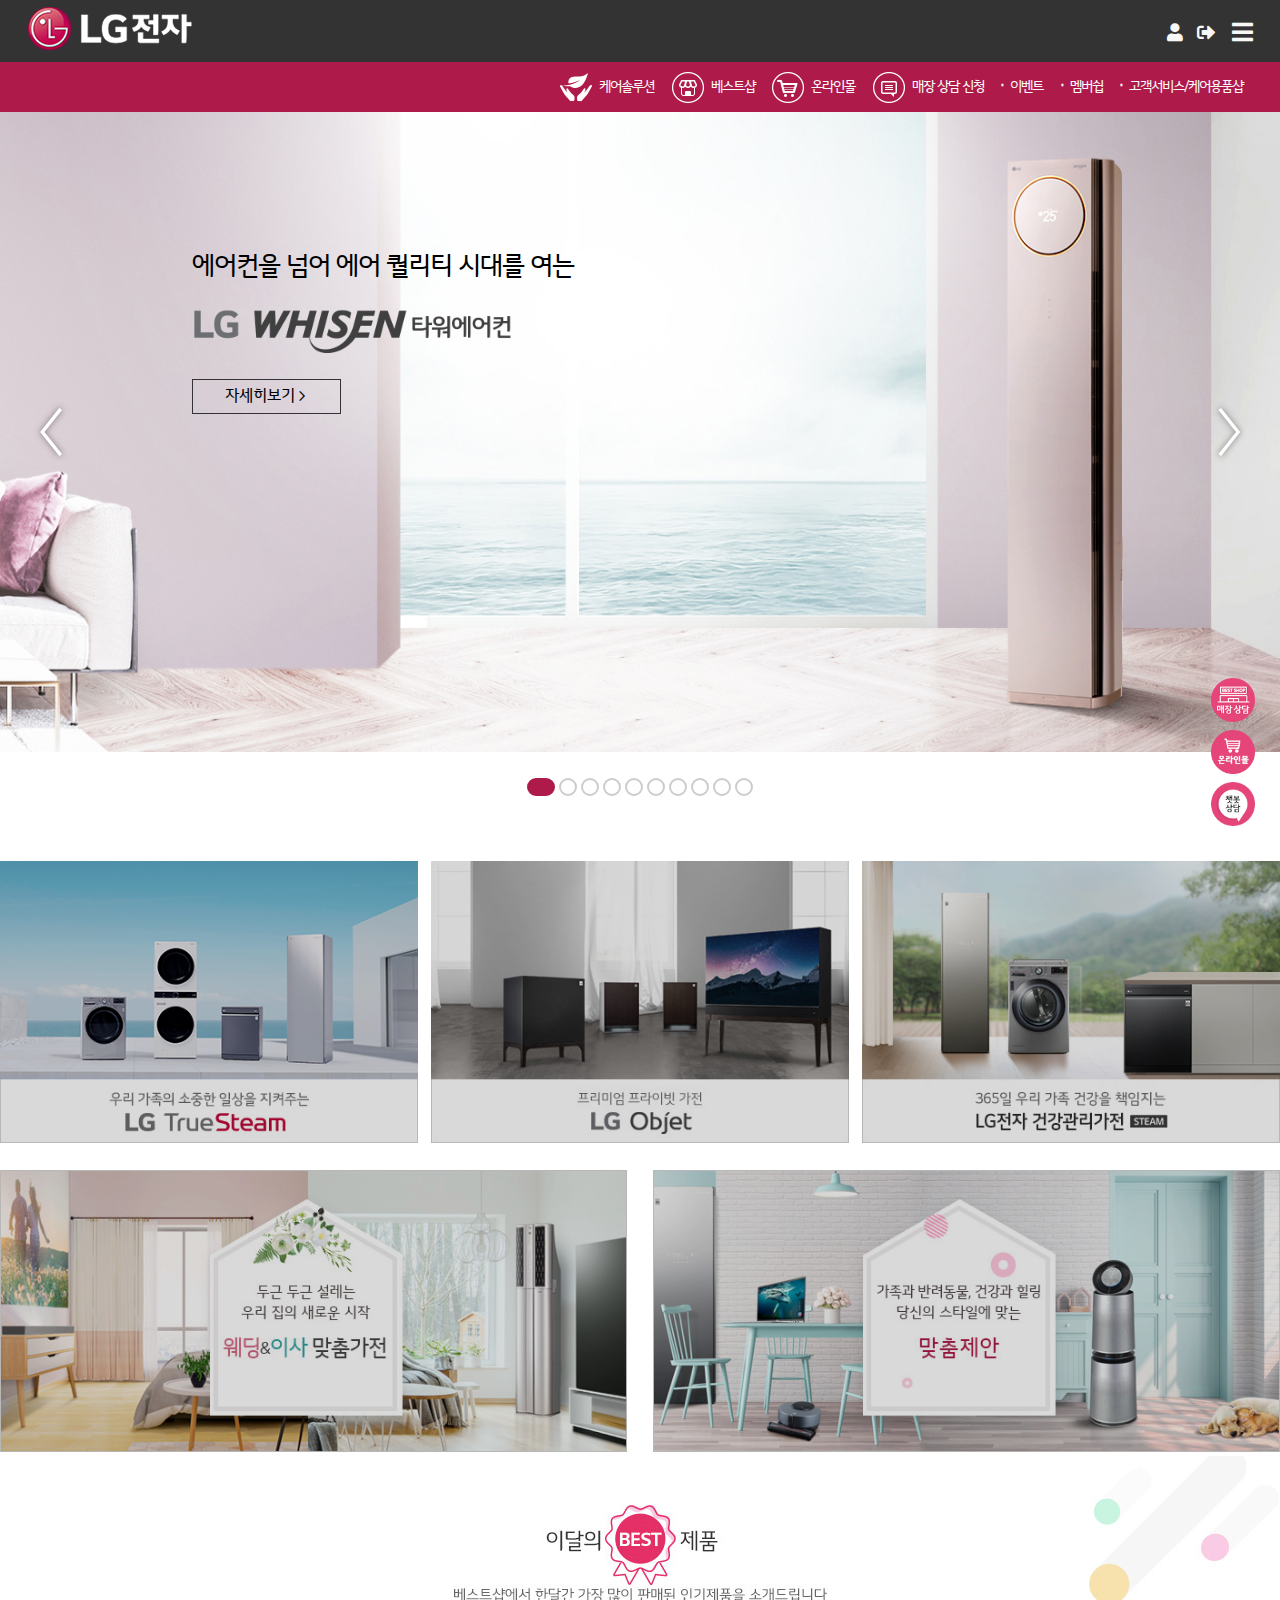
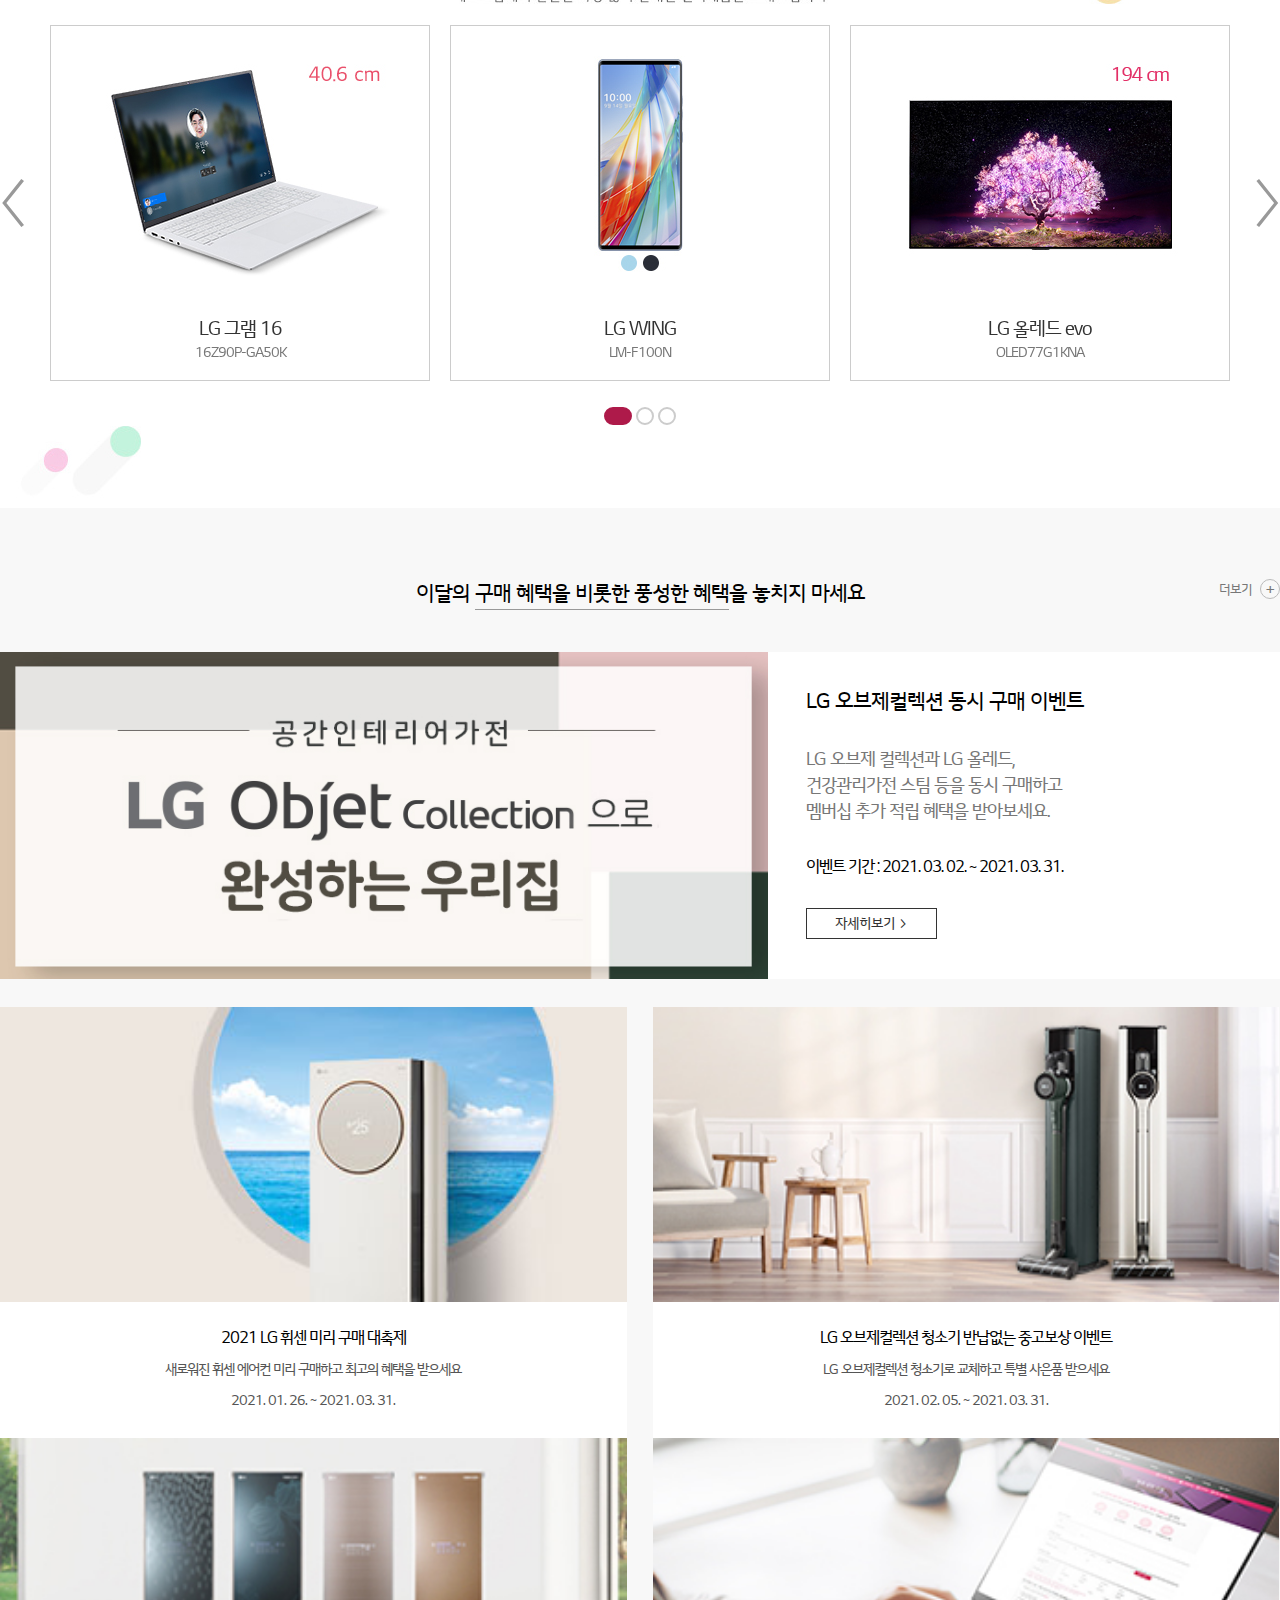
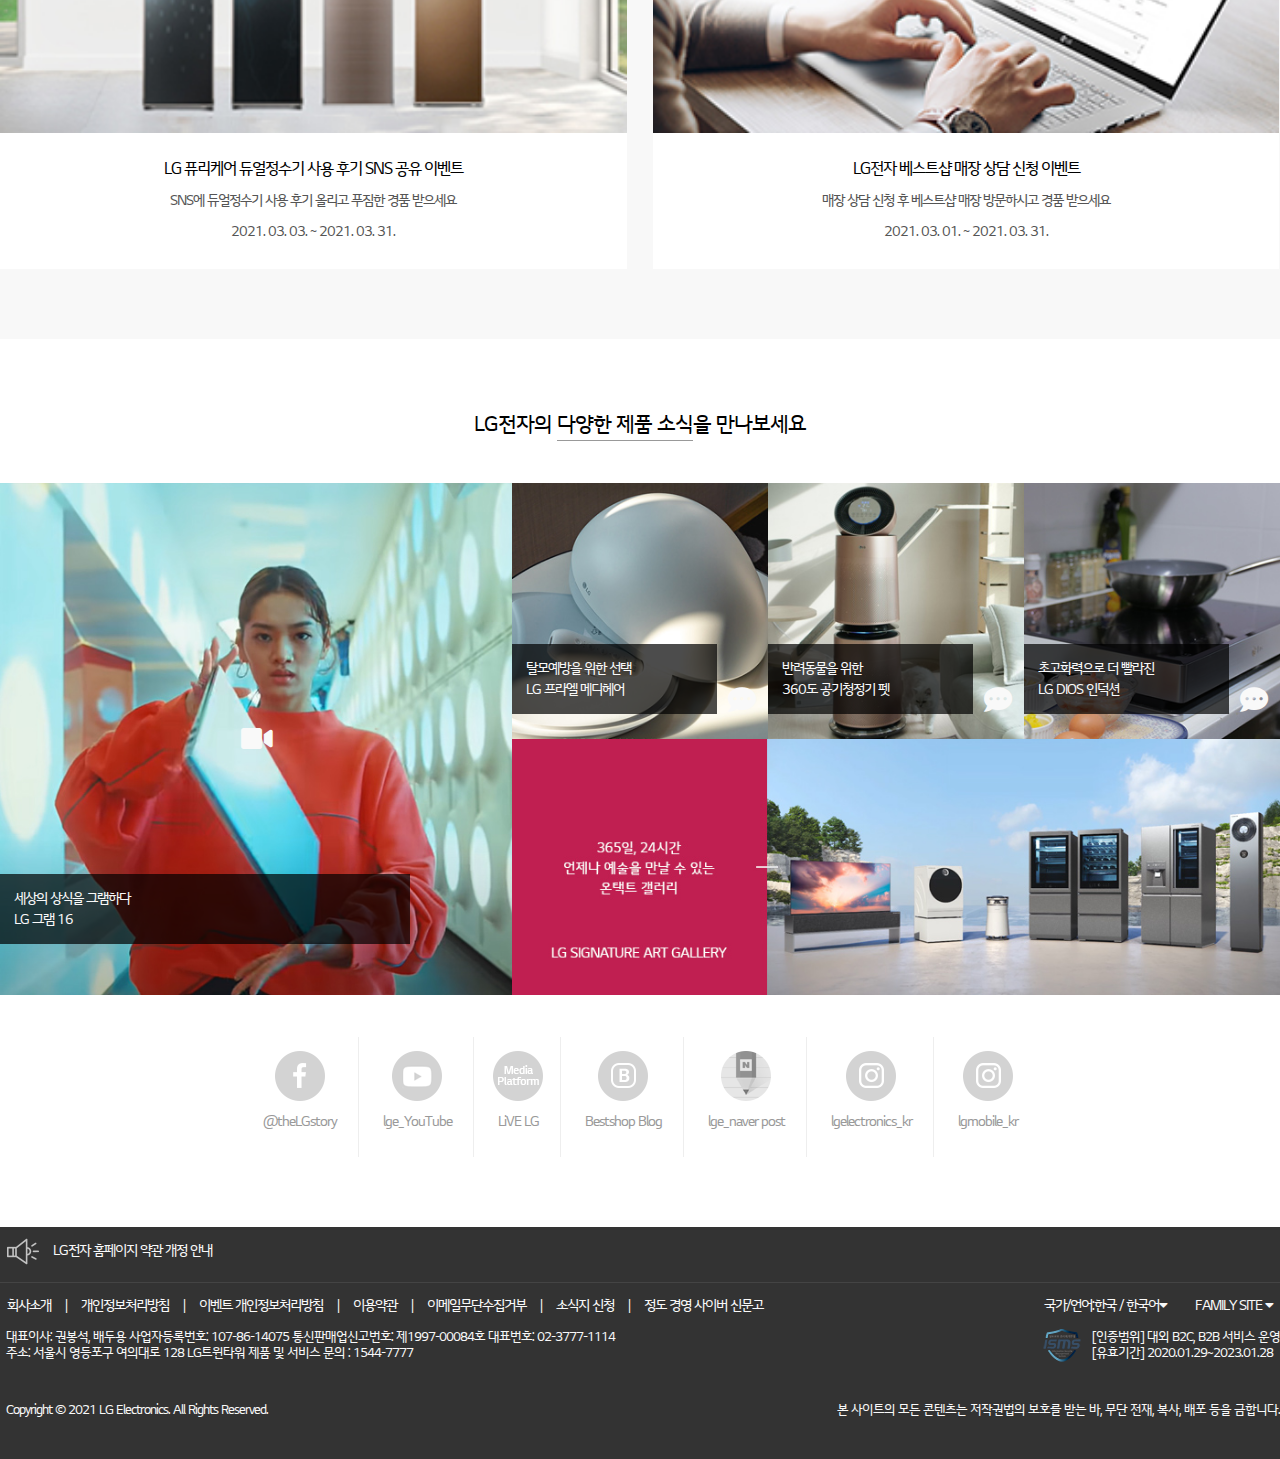
==== commit 2a57b28a: "전체수정" ====
--- a/public/html/index.html
+++ b/public/html/index.html
@@ -225,7 +225,7 @@
                     <div class="sub-prd"><a href="#">가이드</a></div>
                     <div class="sub-prd"><a href="#">광고/홍보</a></div>
                     <div class="sub-prd sub-mt"><a href="#">나의 케어솔루션</a></div>
-                    <div class="sub-prd"><a href="#">케어솔루션 바로가기</a></div>
+                    <div class="sub-prd sub-mt"><a href="#">케어솔루션 바로가기</a></div>
                   </div>
                 </div>
               </div>
@@ -281,19 +281,218 @@
           </li>
           <li class="navi">
             <a href="#">에어컨/에어케어</a>
-
+            <div class="sub-wrapper">
+              <div class="wrapper2 clearfix">
+                <div class="sub-title disp-table">
+                  <div class="disp-cell">
+                    <img src="../img/navi06.png" alt="brand">
+                    <h2><a href="#">에어컨을 넘어 에어 퀄리티 시대를 여는 <img src="../img/whisen.png" alt="title"></a></h2>
+                  </div>
+                </div>
+                <div class="sub-wrap sub-air">
+                  <div>
+                    <div class="sub-navi"><a href="#">에어컨</a></div>
+                    <div class="sub-prd"><a href="#">스탠드형</a></div>
+                    <div class="sub-prd"><a href="#">2in1</a></div>
+                    <div class="sub-prd"><a href="#">3in1</a></div>
+                    <div class="sub-prd"><a href="#">벽걸이형</a></div>
+                    <div class="sub-prd"><a href="#">이동식 에어컨</a></div>
+                    <div class="sub-prd"><a href="#">상업용 냉방기</a></div>
+                    <div class="sub-prd"><a href="#">상업용 냉난방기</a></div>
+                  </div>
+                  <div>
+                    <div class="sub-navi"><a href="#">공기청정기</a></div>
+                    <div class="sub-prd"><a href="#">공기청정기</a></div>
+                    <div class="sub-prd"><a href="#">휴대용 공기청정기</a></div>
+                    <div class="sub-prd"><a href="#">가습 공기청정기</a></div>
+                    <div class="sub-bookmark sub-mt"><a href="#">LG Objet 가습공기청정기</a></div>
+                  </div>
+                  <div>
+                    <div class="sub-navi"><a href="#">제습기</a></div>
+                    <div class="sub-navi"><a href="#">가습기</a></div>
+                    <div class="sub-navi"><a href="#">실링팬</a></div>
+                  </div>
+                  <div>
+                    <div class="sub-navi"><a href="#">케어용품</a></div>
+                  </div>
+                  <div>
+                    <div class="sub-navi"><a href="#">에어컨/에어케어
+                      컨텐츠</a></div>
+                    <div class="sub-prd"><a href="#">리뷰</a></div>
+                    <div class="sub-prd"><a href="#">가이드</a></div>
+                    <div class="sub-prd"><a href="#">광고/홍보</a></div>
+                  </div>
+                </div>
+              </div>
+            </div> 
           </li>
           <li class="navi">
             <a href="#">모바일</a>
-
+            <div class="sub-wrapper">
+              <div class="wrapper2 clearfix">
+                <div class="sub-title disp-table">
+                  <div class="disp-cell">
+                    <img src="../img/navi07.png" alt="brand">
+                    <h2><a href="#"> 돌리면 보이는 새로움 <br><img src="../img/wing.png" alt="title"></a></h2>
+                  </div>
+                </div>
+                <div class="sub-wrap sub-mb">
+                  <div>
+                    <div class="sub-navi"><a href="#">스마트폰</a></div>
+                    <div class="sub-prd"><a href="#">전체</a></div>
+                    <div class="sub-prd"><a href="#">프리미엄</a></div>
+                    <div class="sub-prd"><a href="#">Q 시리즈</a></div>
+                    <div class="sub-prd"><a href="#">X 시리즈</a></div>
+                    <div class="sub-navi"><a href="#">피쳐폰</a></div>
+                  </div>
+                  <div>
+                    <div class="sub-navi"><a href="#">스마트 디바이스</a></div>
+                    <div class="sub-prd"><a href="#">G Pad</a></div>
+                    <div class="sub-prd"><a href="#">LG 듀얼 스크린 소개</a></div>
+                  </div>
+                  <div>
+                    <div class="sub-navi"><a href="#">다운로드센터</a></div>
+                    <div class="sub-navi"><a href="#">LG 페이</a></div>
+                    <div class="sub-navi"><a href="#">LG 모바일 스위치</a></div>
+                  </div>
+                  <div>
+                    <div class="sub-navi"><a href="#">모바일 컨텐츠</a></div>
+                    <div class="sub-prd"><a href="#">리뷰</a></div>
+                    <div class="sub-prd"><a href="#">SW 업데이트 알리미</a></div>
+                    <div class="sub-prd"><a href="#">광고/홍보</a></div>
+                  </div>
+                </div>
+              </div>
+            </div> 
           </li>
           <li class="navi">
             <a href="#">뷰티/의료기기</a>
-
+            <div class="sub-wrapper">
+              <div class="wrapper2 clearfix">
+                <div class="sub-title disp-table">
+                  <div class="disp-cell">
+                    <img src="../img/navi08.png" alt="brand">
+                    <h2><a href="#"><span>LG 프라엘</span><br><img src="../img/pral.png" alt="title"></span></h2>
+                  </div>
+                </div>
+                <div class="sub-wrap sub-beauty">
+                  <div>
+                    <div class="sub-navi"><a href="#">뷰티 디바이스</a></div>
+                    <div class="sub-prd"><a href="#">LED 마스크</a></div>
+                    <div class="sub-prd"><a href="#">LED 넥케어</a></div>
+                    <div class="sub-prd"><a href="#">아이케어</a></div>
+                    <div class="sub-prd"><a href="#">탄력기기</a></div>
+                    <div class="sub-prd"><a href="#">흡수촉진기</a></div>
+                    <div class="sub-prd"><a href="#">클렌징 기기</a></div>
+                  </div>
+                  <div>
+                    <div class="sub-navi"><a href="#">의료기기</a></div>
+                    <div class="sub-prd"><a href="#">메디헤어</a></div>
+                  </div>
+                  <div>
+                    <div class="sub-navi"><a href="#">케어용품</a></div>
+                  </div>
+                  <div>
+                    <div class="sub-navi"><a href="#">뷰티/의료기기 컨텐츠</a></div>
+                    <div class="sub-prd"><a href="#">리뷰</a></div>
+                    <div class="sub-prd"><a href="#">가이드</a></div>
+                    <div class="sub-prd"><a href="#">광고/홍보</a></div>
+                  </div>
+                </div>
+              </div>
+            </div> 
           </li>
           <li class="navi"><a href="#"><i class="fa fa-search"></i></a></li>
           <li class="navi"><span>|</span>
             <a href="#">B2B</a>
+            <div class="sub-wrapper">
+              <div class="wrapper2 clearfix">
+                <div class="sub-wrap sub-etc">
+                  <div>
+                    <div class="sub-navi"><a href="#">냉난방 시스템</a></div>
+                    <div class="sub-prd"><a href="#">중대형 빌딩 시스템</a></div>
+                    <div class="sub-prd"><a href="#">중소형 빌딩 시스템</a></div>
+                    <div class="sub-prd"><a href="#">주거형 시스템</a></div>
+                    <div class="sub-prd"><a href="#">중앙공조 시스템</a></div>
+                    <div class="sub-prd"><a href="#">바닥난방/급탕 시스템</a></div>
+                    <div class="sub-prd"><a href="#">공기청정솔루션</a></div>
+                    <div class="sub-prd"><a href="#">환기 시스템</a></div>
+                    <div class="sub-prd"><a href="#">기류 순환 솔루션</a></div>
+                    <div class="sub-prd"><a href="#">제어 솔루션</a></div>
+                  </div>
+                  <div>
+                    <div class="sub-navi"><a href="#">IT 디지털쇼룸</a></div>
+                    <div class="sub-prd"><a href="#">디지털 사이니지</a></div>
+                    <div class="sub-prd"><a href="#">올레드 사이니지</a></div>
+                    <div class="sub-prd"><a href="#">LED 사이니지</a></div>
+                    <div class="sub-prd"><a href="#">TV</a></div>
+                    <div class="sub-prd"><a href="#">프로젝터</a></div>
+                    <div class="sub-prd"><a href="#">AV</a></div>
+                    <div class="sub-bookmark sub-mt"><a href="#">LG Objet TV</a></div>
+                    <div class="sub-bookmark sub-mt"><a href="#">LG Objet 오디오</a></div>
+                  </div>
+                  <div>
+                    <div class="sub-navi"><a href="#">IT/로봇</a></div>
+                    <div class="sub-prd"><a href="#">노트북</a></div>
+                    <div class="sub-prd"><a href="#">일체형 PC</a></div>
+                    <div class="sub-prd"><a href="#">데스크톱</a></div>
+                    <div class="sub-prd"><a href="#">모니터</a></div>
+                    <div class="sub-prd"><a href="#">의료용 디바이스</a></div>
+                    <div class="sub-prd"><a href="#">클라우드 디바이스</a></div>
+                    <div class="sub-prd"><a href="#">G Pad</a></div>
+                    <div class="sub-prd"><a href="#">로봇</a></div>
+                    <div class="sub-prd"><a href="#">로봇솔루션</a></div>
+                    <div class="sub-bookmark sub-mt"><a href="#">IT 디지털쇼룸</a></div>
+                  </div>
+                  <div>
+                    <div class="sub-navi"><a href="#">에너지</a></div>
+                    <div class="sub-prd"><a href="#">태양광발전사업 컨설팅</a></div>
+                    <div class="sub-prd"><a href="#">태양광</a></div>
+                    <div class="sub-prd"><a href="#">ESS(에너지저장장치)</a></div>
+                    <div class="sub-prd"><a href="#">에너지관리솔루션</a></div>
+                  </div>
+                  <div>
+                    <div class="sub-navi"><a href="#">빌트인가전</a></div>
+                    <div class="sub-prd"><a href="#">Cooling Line</a></div>
+                    <div class="sub-prd"><a href="#">Cooking Line</a></div>
+                    <div class="sub-prd"><a href="#">Living Line</a></div>
+                    <div class="sub-prd"><a href="#">빌트인가전 컨텐츠</a></div>
+                    <div class="sub-bookmark sub-mt"><a href="#">시그니처 키친 스위트</a></div>
+                  </div>
+                  <div>
+                    <div class="sub-navi"><a href="#">주방가전</a></div>
+                    <div class="sub-prd"><a href="#">냉장고</a></div>
+                    <div class="sub-prd"><a href="#">와인셀러</a></div>
+                    <div class="sub-prd"><a href="#">식기세척기</a></div>
+                    <div class="sub-prd"><a href="#">광파오븐</a></div>
+                    <div class="sub-prd"><a href="#">전자레인지</a></div>
+                    <div class="sub-prd"><a href="#">전기레인지</a></div>
+                    <div class="sub-prd"><a href="#">정수기</a></div>
+                    <div class="sub-bookmark sub-mt"><a href="#">LG Objet 냉장고</a></div>
+                  </div>
+                  <div>
+                    <div class="sub-navi"><a href="#">생활가전/뷰티</a></div>
+                    <div class="sub-prd"><a href="#">세탁기</a></div>
+                    <div class="sub-prd"><a href="#">건조기</a></div>
+                    <div class="sub-prd"><a href="#">스타일러</a></div>
+                    <div class="sub-prd"><a href="#">무선 청소기</a></div>
+                    <div class="sub-prd"><a href="#">유선 청소기</a></div>
+                    <div class="sub-prd"><a href="#">에어컨</a></div>
+                    <div class="sub-prd"><a href="#">제습기</a></div>
+                    <div class="sub-prd"><a href="#">공기청정기</a></div>
+                    <div class="sub-prd"><a href="#">가습기</a></div>
+                    <div class="sub-prd"><a href="#">실링팬</a></div>
+                    <div class="sub-prd"><a href="#">안마의자</a></div>
+                    <div class="sub-prd"><a href="#">뷰티디바이스</a></div>
+                    <div class="sub-bookmark sub-mt"><a href="#">LG Objet 가습공기청정기</a></div>
+                  </div>
+                  <div>
+                    <div class="sub-navi"><a href="#">업종</a></div>
+                    <div class="sub-navi"><a href="#">솔루션</a></div>
+                  </div>
+                </div>
+              </div>
+            </div> 
           </li>
         </ul>
         <div class="mb-navi-wrap">
@@ -736,6 +935,16 @@
     </div>
   </footer>
   <!-- .footer-wrapper// -->
+
+  <aside class="wing-wrapper">
+    <ul>
+      <li><a href="#"><img src="../img/wing01.png" alt="매장상담" class="img"></a></li>
+      <li><a href="#"><img src="../img/wing02.png" alt="매장상담" class="img"></a></li>
+      <li><a href="#"><img src="../img/wing03.png" alt="매장상담" class="img"></a></li>
+    </ul>
+  </aside>
+  <aside class="bt-top"><a href="javascript: topAni()"></a></aside>
+
   <script src="../js/index.js"></script>
 </body>
 </html>
--- a/public/css/index.css
+++ b/public/css/index.css
@@ -24,6 +24,7 @@
 html, body {font-family: 'LGSmHaR'; font-size: 14px; letter-spacing: -1px;}
 .wrapper {max-width: 1600px; margin: auto; padding: 0 .5rem;}
 .wrapper2 {max-width: 1300px; margin: auto; padding: 0 .5rem;}
+.wrapper2:last-child {max-width: 1456px;}
 .wrapper3 {max-width: 1414px; margin: auto; overflow: hidden;}
 
 .disp-table {display: table;}
@@ -42,7 +43,7 @@
 .swiper-pagination > .swiper-pagination-bullet {width: 18px; height: 18px; margin: 2px; outline: none; background-color: transparent; border: 2px solid #ccc; opacity: 1; border-radius: 9px; transition: all 0.5s;}
 .swiper-pagination > .swiper-pagination-bullet-active{background-color: #ae1a4a; border-color: #ae1a4a; width: 28px;}
 
-.bt {position: absolute; z-index: 9; top: 150px; font-size: 4em; color: #999; cursor: pointer; outline: none;}
+.bt {position: absolute; z-index: 2; top: 150px; font-size: 4em; color: #999; cursor: pointer; outline: none;}
 .bt:hover {color: #444;}
 .bt.bt-prev {left: 0;}
 .bt.bt-next {right: 0;}
@@ -70,52 +71,61 @@
   .header-wrapper .navi-wrapper .navi i {font-size: 22px; margin-top: -3px;}
   .header-wrapper .navi-wrapper .navi:hover {background-color: #dedfe4;}
   .header-wrapper .navi-wrapper .navi:hover > a {color:#333;}
-  .header-wrapper .navi-wrapper .navi:hover > .sub-wrapper {height: 300px; z-index: 2;}
+  .header-wrapper .navi-wrapper .navi:hover > .sub-wrapper {height: 300px; z-index: 3;}
+  .header-wrapper .navi-wrapper .navi:last-child:hover > .sub-wrapper {height: 400px; z-index: 3;}
   .header-wrapper .navi-wrapper .navi-wrap .navi:last-child > span {opacity:.5}
 
-    .sub-wrapper {position: absolute; top: 63px; left: 0; height: 0; width: 100%; color:#333; background-image: linear-gradient(#dedfe4, #ffffffff); transition: height 0.35s; overflow: hidden; z-index: 1; box-shadow: 0 6px 6px rgba(0,0,0,.4);}
-    .sub-wrapper > .wrapper2 {height: 100%; padding: 1.25% 0;border: 1px solid green;}
-    .sub-wrapper > .wrapper2 > div {float: left; height: 100%; color: #333;border: 1px solid blue;}
-    .sub-wrapper > .wrapper2 > div.sub-title {width: 25%; text-align: center; border: 1px solid red;}
-    .sub-wrapper > .wrapper2 > div.sub-wrap {width: 75%;}
-
-    .sub-wrapper .sub-title h2 {font-size: 0.875em; line-height: 1.75;}
-    .sub-wrapper .sub-title h2 span {font-size: 1.25em; color: #ad1a4a;}
-    .sub-wrapper .sub-title a:hover {text-decoration: underline;}
-
-    .sub-wrapper .sub-wrap > div {float: left; height: 100%; padding: 0 1.25%; border-left: 1px solid #bbb;}
-
-    .sub-wrapper .sub-signature > div {width: 33.3333%;}
-    .sub-wrapper .sub-tv > div {width: 25%;}
-    .sub-wrapper .sub-pc > div {width: 25%;}
-    .sub-wrapper .sub-kitchen > div {width: 20%;}
-    .sub-wrapper .sub-wash > div {width: 16.6666%;}
-
-    .sub-wrapper .sub-navi {padding: 0.75em 0;}
-    .sub-wrapper .sub-navi:first-child {padding: 0 0 0.75em 0;}
-    .sub-wrapper .sub-navi::after {display: inline-block; content: '＞'; color:#ad1a4a; padding-left: 0.25em;}
-    .sub-wrapper .sub-bookmark {margin: 1em 0;}
-    .sub-wrapper .sub-bookmark::after {display: inline-block; content: ''; margin-left: 0.5em; width: 13px; height: 18px; background: url('../img/Common.png') no-repeat 0 -50px; vertical-align: bottom;}
-    .sub-wrapper .sub-mt {margin: 1em 0;}
-
-    .sub-wrapper .sub-prd {font-size: 0.8em; padding: 0.25em 0;}
-    .sub-wrapper .sub-prd a:hover {text-decoration: underline;}
-    .sub-wrapper .sub-prd > ul {padding: 0.5em 0;}
-    .sub-wrapper .sub-prd > ul > .prd {float: left; font-size: 0.9em; color: #121212;}
-    .sub-wrapper .sub-prd > ul > .prd ::before {display: inline-block; content: '·'; padding: 0 0.25em 0 0.75em;}
-    
-
-    .navi-wrapper2 {background-color: #ae1a4a; color: #f9f9f9;}
-    .navi-wrapper2 .icon-wrap {float: right; text-align: center;}
-    .navi-wrapper2 .icon-wrap > .icon {display: inline-block; height: 32px; line-height: 32px; margin: 0.325em;}
-    .navi-wrapper2 .icon-wrap > .icon:nth-child(4) {margin-right: 1em;}
-    .navi-wrapper2 .icon-wrap img {vertical-align: middle; margin-right: 0.25em; width: 18px;}
-    .navi-wrapper2 .icon-wrap span {font-weight: bold; margin-right: 0.25em;}
+  .sub-wrapper {position: absolute; top: 63px; left: 0; height: 0; width: 100%; color:#333; background-image: linear-gradient(#dedfe4, #ffffffff); transition: height height 0.35s; overflow: hidden; z-index: 1; box-shadow: 0 6px 6px rgba(0,0,0,.4);}
+  .sub-wrapper > .wrapper2 {height: 100%; padding: 1.25% 0;}
+  .sub-wrapper > .wrapper2 > div {float: left; height: 100%; color: #333;}
+  .sub-wrapper > .wrapper2 > div.sub-title {width: 25%; text-align: center;}
+  .sub-wrapper > .wrapper2 > div.sub-wrap {width: 75%;}
+  .sub-wrapper > .wrapper2 > div.sub-etc {width: 100%;}
+
+  .sub-wrapper .sub-title h2 {font-size: 0.875em; line-height: 1.75;}
+  .sub-wrapper .sub-title h2 span {font-size: 1.25em; color: #ad1a4a;}
+  .sub-wrapper .sub-title:hover a {text-decoration: underline;}
+
+  .sub-wrapper .sub-wrap > div {float: left; height: 100%; padding: 0 1.25%; border-left: 1px solid #bbb;}
+  .sub-wrapper .sub-etc > div:first-child {border-left: none;}
+
+  .sub-wrapper .sub-signature > div {width: 33.3333%;}
+  .sub-wrapper .sub-tv > div {width: 25%;}
+  .sub-wrapper .sub-pc > div {width: 25%;}
+  .sub-wrapper .sub-kitchen > div {width: 20%;}
+  .sub-wrapper .sub-wash > div {width: 16.6666%;}
+  .sub-wrapper .sub-air > div {width: 20%;}
+  .sub-wrapper .sub-mb > div {width: 25%;}
+  .sub-wrapper .sub-beauty > div {width: 25%;}
+  .sub-wrapper .sub-etc > div {width: 12%;}
+  .sub-wrapper .sub-etc > div:nth-child(5) {width: 13%;}
+  .sub-wrapper .sub-etc > div:nth-child(7) {width: 15%;}
+
+  .sub-wrapper .sub-navi {padding: 0.75em 0; line-height: 1.25;}
+  .sub-wrapper .sub-navi:first-child {padding: 0 0 0.75em 0;}
+  .sub-wrapper .sub-navi::after {display: inline-block; content: '＞'; color:#ad1a4a; padding-left: 0.25em;}
+  .sub-wrapper .sub-bookmark {margin: 1em 0;}
+  .sub-wrapper .sub-bookmark::after {display: inline-block; content: ''; margin-left: 0.5em; width: 13px; height: 18px; background: url('../img/Common.png') no-repeat 0 -50px; vertical-align: bottom;}
+  .sub-wrapper .sub-mt {font-size: .9em; margin: 1em 0;}
+
+  .sub-wrapper .sub-prd {font-size: 0.8em; padding: 0.25em 0;}
+  .sub-wrapper .sub-prd a:hover {text-decoration: underline;}
+  .sub-wrapper .sub-prd > ul {padding: 0.5em 0;}
+  .sub-wrapper .sub-prd > ul > .prd {float: left; font-size: 0.9em; color: #121212;}
+  .sub-wrapper .sub-prd > ul > .prd ::before {display: inline-block; content: '·'; padding: 0 0.25em 0 0.75em;}
+  
+
+  .navi-wrapper2 {background-color: #ae1a4a; color: #f9f9f9;}
+  .navi-wrapper2 .icon-wrap {float: right; text-align: center;}
+  .navi-wrapper2 .icon-wrap > .icon {display: inline-block; height: 32px; line-height: 32px; margin: 0.325em;}
+  .navi-wrapper2 .icon-wrap > .icon:nth-child(4) {margin-right: 1em;}
+  .navi-wrapper2 .icon-wrap img {vertical-align: middle; margin-right: 0.25em; width: 18px;}
+  .navi-wrapper2 .icon-wrap span {font-weight: bold; margin-right: 0.25em;}
 
 /********************* main-wrapper **********************/
 .main-wrapper {max-width: 1900px; margin: auto; position: relative;}
-.main-wrapper .slide {padding-top: 80%; position: relative; height: 0; overflow: hidden;
-	background-size: cover; background-repeat: no-repeat; background-position: center;}
+
+.main-wrapper .slide {padding-top: 80%; position: relative; height: 0; overflow: hidden; background-size: cover; background-repeat: no-repeat; background-position: center;}
 .main-wrapper .slide:nth-child(1) {background-image: url('../img/main01.jpg');}
 .main-wrapper .slide:nth-child(2) {background-image: url('../img/main02.jpg');}
 .main-wrapper .slide:nth-child(3) {background-image: url('../img/main03.jpg');}
@@ -157,7 +167,7 @@
 .best-wrapper > .slide-wrapper {position: relative;}
 .best-wrapper > .slide-wrapper > .slide-stage {width: calc(100% - 100px); margin: auto; height: 356px; /* overflow: hidden; */}
 .best-wrapper > .slide-wrapper .slide {border: 1px solid #ccc;}
-/* .best-wrapper > .slide-wrapper > .slide-stage > .slide-wrap {height: 100%; border: 2px solid pink;}
+/* .best-wrapper > .slide-wrapper > .slide-stage > .slide-wrap {height: 100%;}
 .best-wrapper > .slide-wrapper > .slide-stage > .slide-wrap > .slide {float: left; width: 100%; height: 100%; border: 1px solid #ccc;} */
 .best-wrapper > .slide-wrapper > .slide-stage > .slide-wrap > .slide > li {height: 280px; display: table; width: 100%;}
 .best-wrapper > .slide-wrapper > .slide-stage > .slide-wrap > .slide > li > div {display: table-cell; vertical-align: middle;}
@@ -236,7 +246,12 @@
 .footer-wrapper > .copy-wrapper > .copy-en {float: left; width: 100%; margin-bottom: 1em;}
 .footer-wrapper > .copy-wrapper > .copy-ko {float: right; width: 100%; margin-bottom: 1em;}
 
-
+/********************* aside **********************/
+aside.wing-wrapper {position: fixed; bottom: 70px; right: 1.5em; z-index: 10;}
+aside.wing-wrapper li {width: 52px; padding: 4px;}
+aside.bt-top {position: fixed; bottom: 8px; right: 8px; z-index: 10; display: none;}
+aside.bt-top.active {display: block;}
+aside.bt-top > a {display: block; background: url('../img/Common.png'); background-position: -150px -200px; width: 50px; height: 50px;}
 
 
 
@@ -255,7 +270,7 @@
   .link-wrapper .link-wrap:first-child > li {width: 32.3333%; margin: 0.25% .5%;}
   .link-wrapper .link-wrap:last-child > li {width: 48%; margin: 0.25% 1%;}
   /*   .best-wrapper > .slide-wrapper > .slide-stage > .slide-wrap {width: 102%;}
-  .best-wrapper > .slide-wrapper > .slide-stage > .slide-wrap > .slide {width: 48%; margin-right: 2%;} */
+  .best-wrapper > .slide-wrapper > .slide-stage > .slide-wrap > .slide {float: left; width: 48%; margin-right: 2%;} */
   .evt-wrapper .list-wrapper {width: 102%;}
 	.evt-wrapper .list-wrapper > .list {float: left; width: 48%; margin-right: 2%;}
 
@@ -296,10 +311,10 @@
   .info-wrapper > .info-wrap > .info:nth-child(3) {width: 20%}
   .info-wrapper > .info-wrap > .info:nth-child(4) {width: 20%}
   .info-wrapper > .info-wrap > .info:nth-child(5) {width: 60%}
+  .info-wrapper > .info-wrap > .info > .pop-wrap {bottom: 10%; width: 80%; text-align: left; font-size: 1em;}
+  .info-wrapper > .info-wrap > .info > .pop-wrap > br {display: block;}
+  .info-wrapper > .info-wrap > .info > .pop-wrap > span {display: inline; font-size: 1em;}
   .info-wrapper > .info-wrap > .info > .fa {display: block;}
-  .info-wrapper > .info-wrap > .info > .pop-wrap {bottom: 10%; width: 80%; text-align: left; font-size: 1em;}
-  .info-wrapper > .info-wrap > .info > .pop-wrap > br {display: inline;}
-  .info-wrapper > .info-wrap > .info > .pop-wrap > span {display: inline; font-size: 1em;}
 
   .footer-wrapper > .navi-wrapper > .navi-wrap {width: auto; margin-bottom: 0;}
 	.footer-wrapper > .navi-wrapper > .navi-wrap > .navi {width: auto; margin-bottom: 0;}
@@ -316,7 +331,7 @@
 
 @media (min-width: 1400px) {
   .header-wrapper .top-wrapper {display: block;}
-  .header-wrapper .navi-wrapper {padding:0;}
+  .header-wrapper .navi-wrapper {padding: 0;}
   .header-wrapper .navi-wrapper .mb-navi-wrap {display: none;}
   .header-wrapper .navi-wrapper .navi-wrap {display: block;}
 
